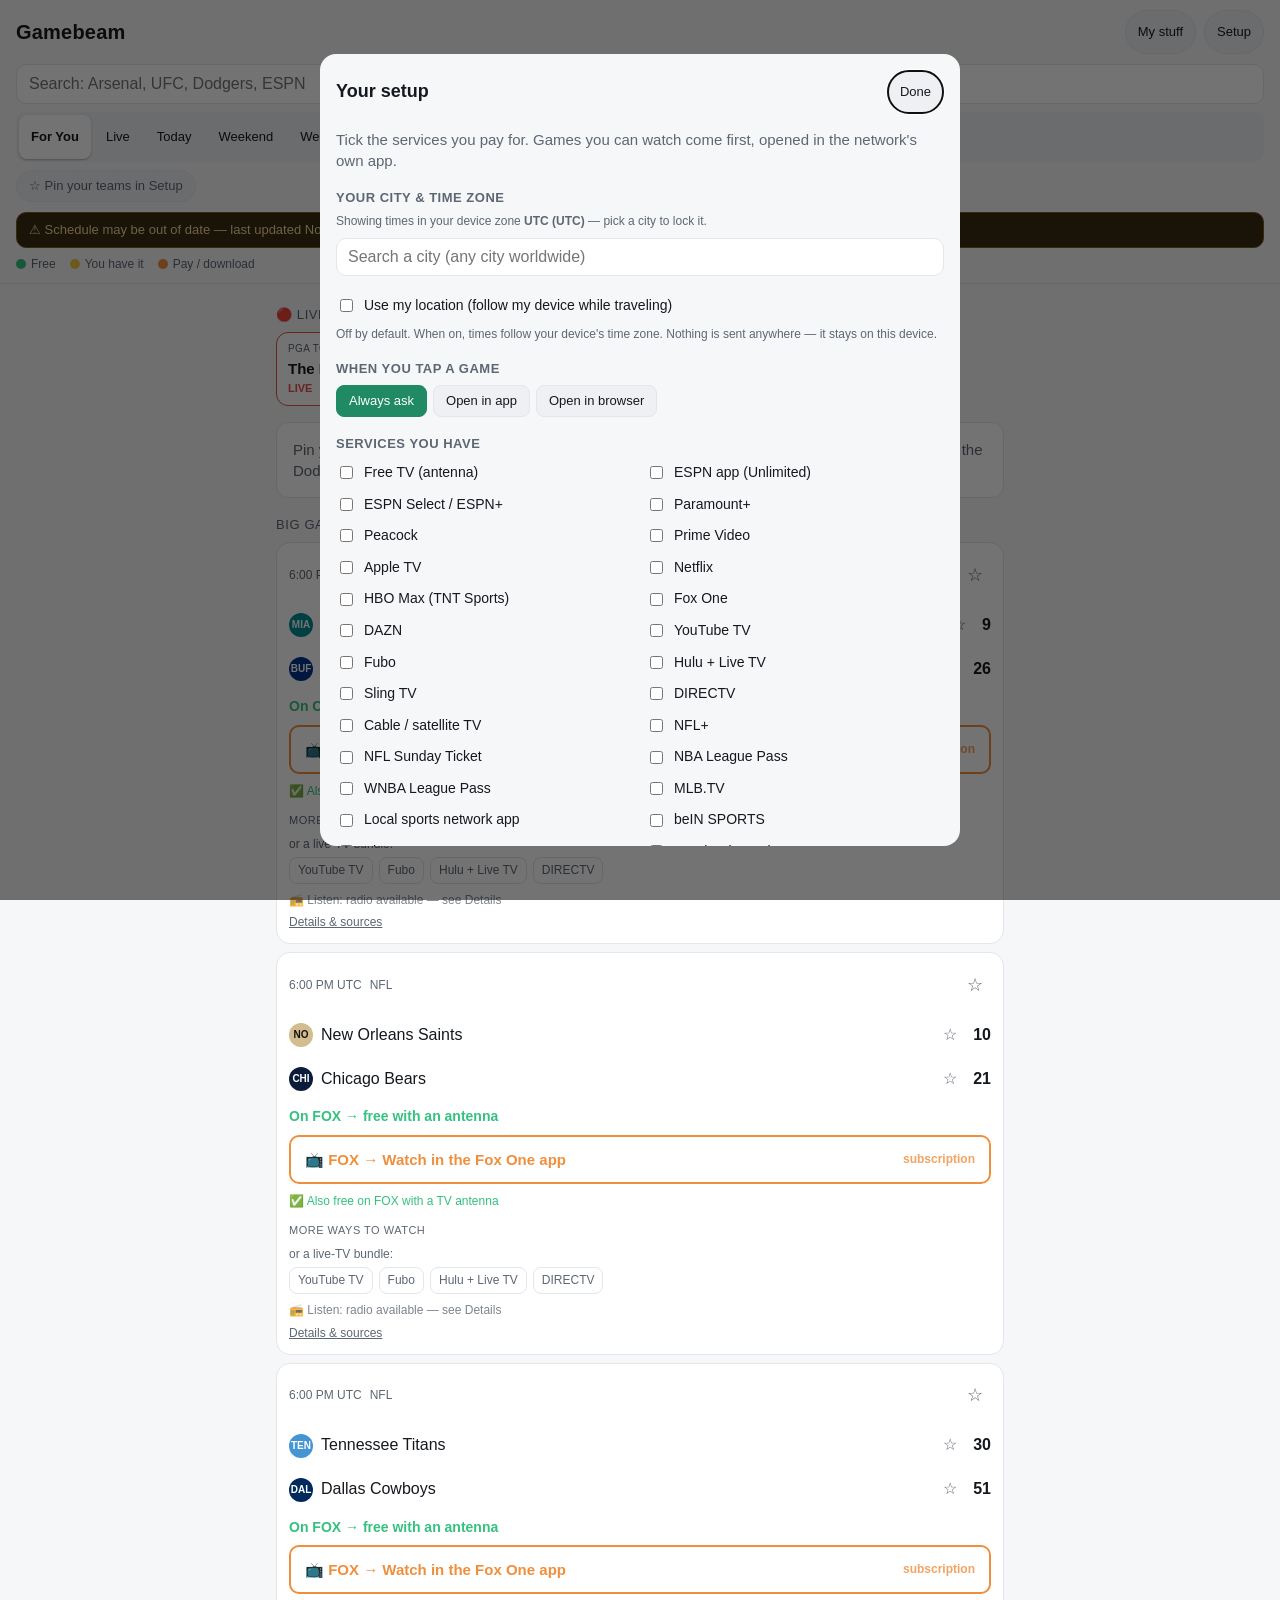
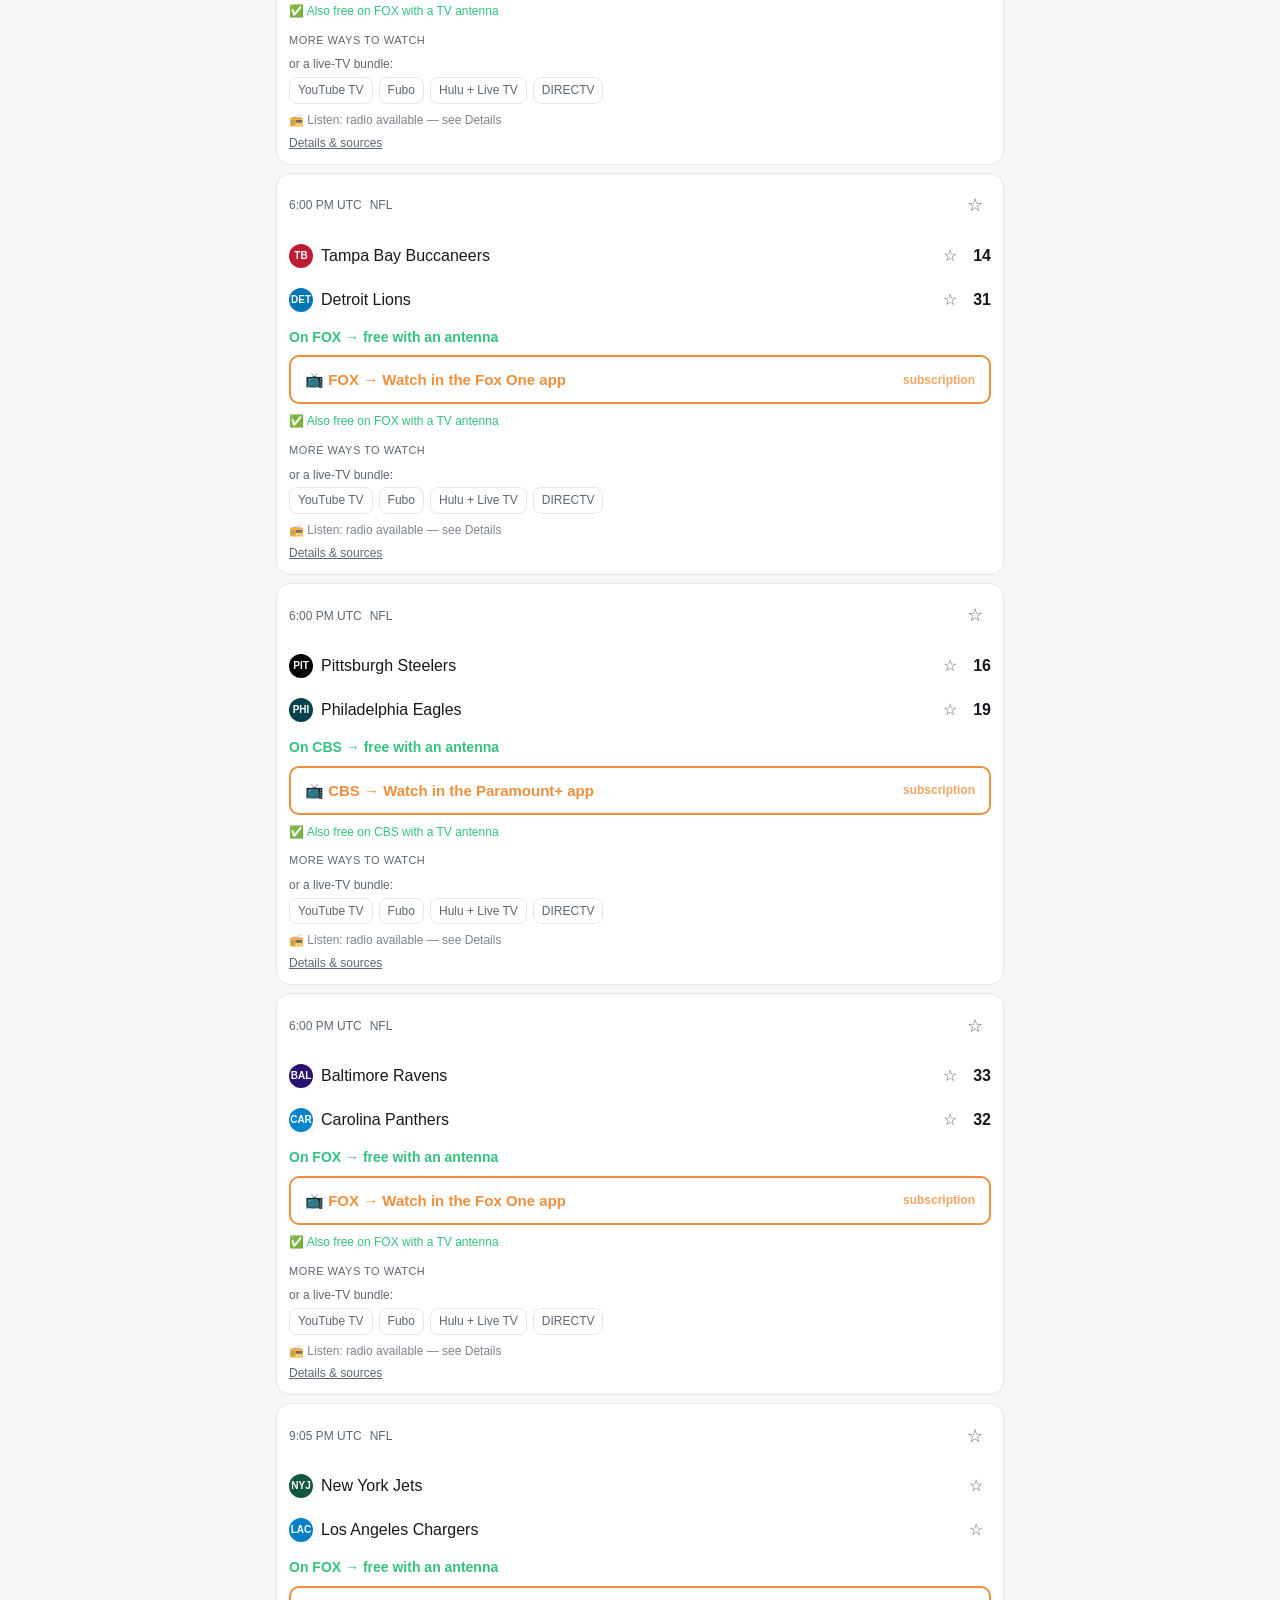
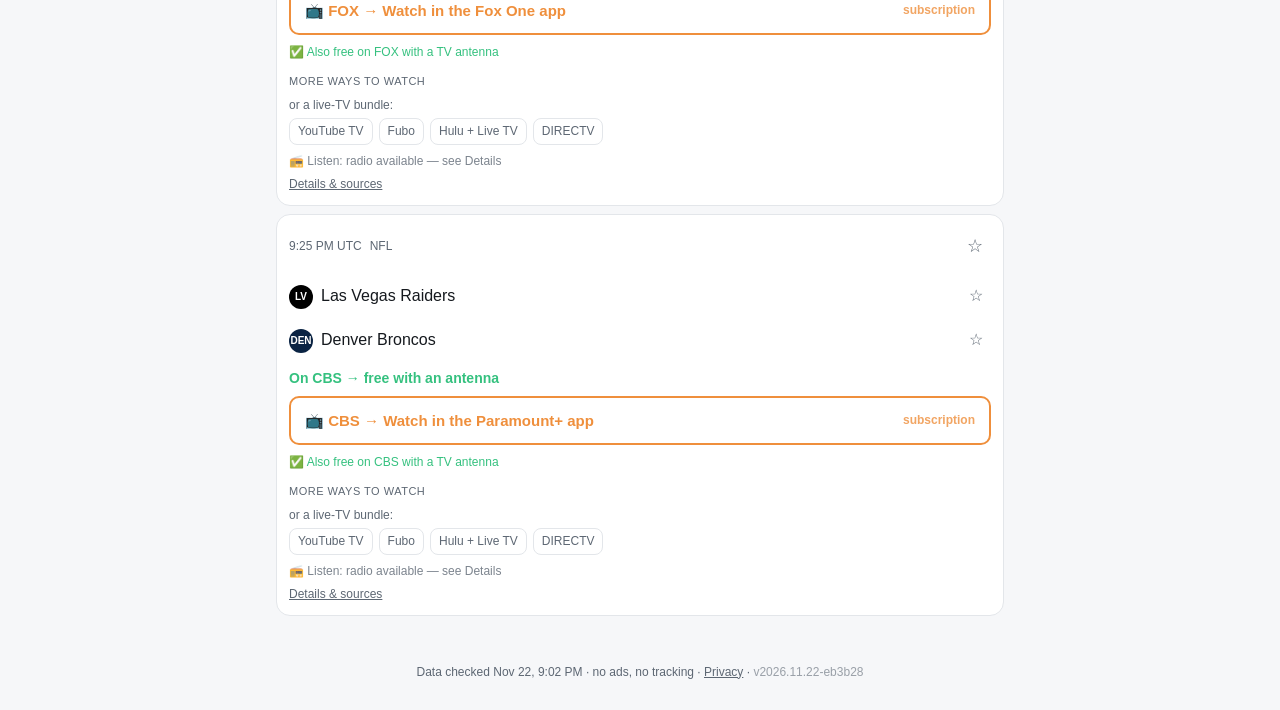
==== index.html @ df18d8fa "site update 2026-11-22 13:06" ====
<!doctype html>
<html lang="en">
<head>
<meta charset="utf-8">
<meta name="robots" content="noindex, nofollow">
<meta name="viewport" content="width=device-width, initial-scale=1, viewport-fit=cover">
<title>Game Finder</title>
<meta name="description" content="Where the game is on: TV, streaming and radio for every sport.">
<meta name="theme-color" content="#0e1116">
<meta name="apple-mobile-web-app-capable" content="yes">
<meta name="apple-mobile-web-app-status-bar-style" content="black-translucent">
<meta name="apple-mobile-web-app-title" content="Game Finder">
<link rel="manifest" href="manifest.json">
<link rel="icon" href="icon.svg" type="image/svg+xml">
<link rel="apple-touch-icon" href="icon.svg">
<link rel="stylesheet" href="app.css?eb3b28b561">
<script src="config.js?eb3b28b561"></script>
</head>
<body>
<header class="top">
  <div class="row">
    <h1 id="appName">Game Finder</h1>
    <button id="mineBtn" class="pill" aria-pressed="false">My stuff</button>
    <button id="setBtn" class="pill">Setup</button>
  </div>
  <input id="q" type="search" aria-label="Search games, teams, leagues or services" placeholder="Search: Arsenal, UFC, Dodgers, ESPN" autocomplete="off">
  <nav id="views" class="seg" role="tablist" aria-label="Game views">
    <button data-v="foryou">For You</button>
    <button data-v="live">Live</button>
    <button data-v="today">Today</button>
    <button data-v="weekend">Weekend</button>
    <button data-v="week">Week</button>
    <button data-v="bets">My Bets</button>
  </nav>
  <div id="favbar" class="chips"></div>
  <div id="tzbanner" hidden></div>
  <div id="stalebanner" hidden></div>
  <div id="groups" class="chips"></div>
  <div class="legend">
    <span class="lgi"><i class="dot green"></i>Free</span>
    <span class="lgi"><i class="dot gold"></i>You have it</span>
    <span class="lgi"><i class="dot orange"></i>Pay / download</span>
  </div>
</header>
<main id="list"></main>
<footer class="foot" id="foot"></footer>

<dialog id="settings">
  <div class="sheet">
    <div class="sheethead"><h2>Your setup</h2><button class="pill" id="doneBtn">Done</button></div>
    <p class="muted" id="welcome" hidden>Tick the services you pay for. Games you can watch come first, opened in the network's own app.</p>
    <h3>Your city &amp; time zone</h3>
    <div class="muted" id="tzCurrent"></div>
    <input id="cityQ" type="search" aria-label="Search for your city" placeholder="Search a city (any city worldwide)" autocomplete="off">
    <div id="cityResults" class="chips wrap"></div>
    <label class="checks" style="display:block"><label style="display:flex;gap:8px;align-items:center;font-size:14px;padding:6px 0"><input type="checkbox" id="useLoc"> <span>Use my location (follow my device while traveling)</span></label></label>
    <div class="muted" id="useLocNote">Off by default. When on, times follow your device's time zone. Nothing is sent anywhere — it stays on this device.</div>
    <h3>When you tap a game</h3>
    <div class="openpick" id="openDefault"></div>
    <div id="openOverrides"></div>
    <h3>Services you have</h3>
    <div id="svcList" class="checks"></div>
    <h3>Follow sports</h3>
    <div id="followGroups" class="chips wrap"></div>
    <h3>Follow leagues</h3>
    <div id="followLeagues" class="chips wrap"></div>
    <h3>Follow teams</h3>
    <input id="teamQ" type="search" aria-label="Find a team to follow" placeholder="Find a team" autocomplete="off">
    <div id="teamResults" class="chips wrap"></div>
    <div id="followTeams" class="chips wrap"></div>
    <h3>Privacy &amp; data</h3>
    <div id="privacyBox" class="muted"></div>
    <button id="resetBtn" class="pill ghost">Reset app &amp; clear my data</button>
  </div>
</dialog>
<script>window.GF_PUBLIC=true;window.GF_VERSION="v2026.11.22-eb3b28";</script>
<script src="rank.js?eb3b28b561"></script>
<script src="live.js?eb3b28b561"></script>
<script src="app.js?eb3b28b561"></script>
</body>
</html>
---- app.css ----
:root {
  --bg: #0e1116; --card: #161b22; --line: #262d36; --text: #e6e9ee; --muted: #8b95a3;
  --accent: #3fb68b; --accent-ink: #062b1d; --warn: #d6a24a; --chip: #1e252e; --live: #e5534b;
  color-scheme: dark;
}
@media (prefers-color-scheme: light) {
  :root { --bg: #f6f7f9; --card: #fff; --line: #e3e6ea; --text: #15191e; --muted: #5d6773;
    --chip: #eef0f3; --accent-ink: #fff; --accent: #1f8a64; color-scheme: light; }
}
* { box-sizing: border-box; }
html, body { margin: 0; background: var(--bg); color: var(--text);
  font: 15px/1.4 -apple-system, BlinkMacSystemFont, "Segoe UI", Roboto, sans-serif; }
button { font: inherit; color: inherit; cursor: pointer; }
.top { position: sticky; top: 0; z-index: 5; background: var(--bg); padding: calc(env(safe-area-inset-top) + 10px) 16px 8px;
  border-bottom: 1px solid var(--line); }
.row { display: flex; align-items: center; gap: 8px; }
h1 { font-size: 20px; margin: 0; flex: 1; letter-spacing: .2px; }
.pill { background: var(--chip); border: 1px solid var(--line); border-radius: 999px; padding: 6px 12px; font-size: 13px; }
.pill[aria-pressed="true"] { background: var(--accent); color: var(--accent-ink); border-color: var(--accent); }
#q { width: 100%; margin: 10px 0 8px; padding: 10px 12px; border-radius: 10px; border: 1px solid var(--line);
  background: var(--card); color: var(--text); font-size: 16px; }
.seg { display: flex; gap: 3px; background: var(--chip); border-radius: 10px; padding: 3px; overflow-x: auto; scrollbar-width: none; }
.seg::-webkit-scrollbar { display: none; }
.seg button { flex: none; border: 0; background: none; padding: 7px 12px; border-radius: 8px; font-size: 13px; white-space: nowrap; }
.seg button.on { background: var(--card); box-shadow: 0 1px 2px rgba(0,0,0,.25); font-weight: 600; }
.chips { display: flex; gap: 6px; overflow-x: auto; padding: 8px 0 2px; scrollbar-width: none; }
.chips::-webkit-scrollbar { display: none; }
.chips.wrap { flex-wrap: wrap; overflow: visible; }
.chip { flex: none; background: var(--chip); border: 1px solid var(--line); border-radius: 999px; padding: 5px 11px; font-size: 13px; }
.chip.on { background: var(--accent); color: var(--accent-ink); border-color: var(--accent); }
main { padding: 4px 16px 40px; max-width: 760px; margin: 0 auto; }
#favbar { padding: 8px 0 2px; }
#favbar:empty { display: none; }
.fav { flex: none; display: inline-flex; align-items: center; gap: 5px; background: var(--chip); border: 1px solid var(--line); border-radius: 999px; padding: 6px 12px; font-size: 13px; }
.fav .fx { color: #f5c542; }
.fav.addfav { color: var(--muted); border-style: dashed; }
.day { margin: 18px 0 6px; font-size: 13px; text-transform: uppercase; letter-spacing: .6px; color: var(--muted); display: flex; align-items: center; gap: 8px; }
.day .sub { font-weight: 400; text-transform: none; letter-spacing: 0; color: var(--muted); font-size: 12px; }
.foryou-empty { background: var(--card); border: 1px solid var(--line); border-radius: 12px; padding: 16px; margin: 10px 0; color: var(--muted); }
.backbar { display: flex; align-items: center; gap: 10px; margin: 8px 0; }
.backbar button { background: var(--chip); border: 1px solid var(--line); border-radius: 8px; padding: 6px 12px; font-size: 14px; }
.backbar .ttl { font-size: 18px; font-weight: 700; flex: 1; }
.star.team { font-size: 16px; }
.card { background: var(--card); border: 1px solid var(--line); border-radius: 14px; padding: 12px; margin: 8px 0; }
.meta { display: flex; gap: 8px; align-items: center; font-size: 12px; color: var(--muted); }
.meta .lg { flex: 1; overflow: hidden; text-overflow: ellipsis; white-space: nowrap; }
.live { color: var(--live); font-weight: 700; }
.star { background: none; border: 0; font-size: 18px; color: var(--muted); padding: 0 2px; }
.star.on { color: #f5c542; }
.teams { margin: 8px 0 6px; }
.t { display: flex; align-items: center; gap: 8px; font-size: 16px; padding: 2px 0; }
.t img { width: 22px; height: 22px; object-fit: contain; }
.t .n { flex: 1; }
.t .s { font-weight: 700; font-variant-numeric: tabular-nums; }
.title { font-size: 16px; font-weight: 600; margin: 8px 0 6px; }
.legend { display: flex; gap: 14px; padding: 8px 0 2px; font-size: 12px; color: var(--muted); }
.lgi { display: inline-flex; align-items: center; gap: 5px; }
.dot { width: 10px; height: 10px; border-radius: 50%; display: inline-block; }
.dot.green { background: #35c17f; } .dot.gold { background: #f5c542; } .dot.orange { background: #ef8f3c; }
.why { font-size: 14px; margin: 6px 0; font-weight: 600; }
.why.c-green { color: #35c17f; } .why.c-gold { color: #f5c542; } .why.c-orange { color: #ef8f3c; } .why.c-none { color: var(--muted); font-weight: 400; }
.opts { display: flex; flex-wrap: wrap; gap: 6px; align-items: center; }
.opt { display: inline-flex; align-items: center; gap: 5px; text-decoration: none; color: var(--text); font-size: 13px;
  border: 1.5px solid var(--line); border-radius: 8px; padding: 5px 9px; background: none; }
.opt.c-green { border-color: #35c17f; color: #35c17f; font-weight: 600; }
.opt.c-gold { background: #f5c542; border-color: #f5c542; color: #3a2e00; font-weight: 700; }
.opt.c-orange { border-color: #ef8f3c; color: #ef8f3c; }
.opt small { opacity: .8; font-weight: 400; }
.opt.c-gold small { color: #3a2e00; }
.opt.unv { border-style: dashed; }
.optdiv { font-size: 11px; color: var(--muted); text-transform: uppercase; letter-spacing: .5px; width: 100%; margin: 4px 0 0; }
.bundlelbl { font-size: 12px; color: var(--muted); width: 100%; margin: 2px 0 -2px; }
.opt.bundle { font-size: 12px; padding: 4px 8px; color: var(--muted); border-color: var(--line); }
/* Primary "how to watch" button — names the exact app; the big variant is the biggest thing on the card. */
.opt.watchmain { font-size: 14px; font-weight: 600; }
.opt.watchmain.big { display: flex; width: 100%; justify-content: space-between; align-items: center; font-size: 15px; font-weight: 700; padding: 12px 14px; border-width: 2px; border-radius: 10px; margin: 2px 0; }
.opt.watchmain.big small { font-size: 12px; font-weight: 600; white-space: nowrap; }
.freenote { font-size: 12px; color: #35c17f; width: 100%; margin: 1px 0 3px; }
.listen { font-size: 12px; color: var(--muted); margin-top: 8px; opacity: .8; }
.listen b { color: var(--text); font-weight: 500; }
.more { background: none; border: 0; color: var(--muted); font-size: 12px; padding: 6px 0 0; text-decoration: underline; }
.detail { border-top: 1px solid var(--line); margin-top: 10px; padding-top: 8px; font-size: 13px; }
.detail h4 { margin: 8px 0 4px; font-size: 12px; text-transform: uppercase; letter-spacing: .5px; color: var(--muted); }
.detail li { margin: 4px 0; }
.detail ul { padding-left: 18px; margin: 0; }
.conf { font-size: 11px; border-radius: 4px; padding: 1px 5px; margin-left: 4px; background: var(--chip); color: var(--muted); }
.conf.confirmed { color: var(--accent); }
.conf.unverified { color: var(--warn); }
.detail a { color: inherit; }
.tc-head { display: flex; gap: 12px; align-items: flex-start; }
.poster { width: 54px; height: 80px; object-fit: cover; border-radius: 6px; flex: none; background: var(--chip); }
.tc-main { flex: 1; min-width: 0; }
.tc-title { font-size: 17px; font-weight: 700; }
.tc-sub { font-size: 12px; color: var(--muted); margin-top: 2px; }
.havemsg { font-size: 15px; margin: 6px 0 14px; line-height: 1.4; }
.betactions { display: flex; gap: 8px; margin: 8px 0; flex-wrap: wrap; }
.betbtn { background: var(--accent); color: var(--accent-ink); border: 1px solid var(--accent); border-radius: 10px; padding: 9px 14px; font-size: 14px; font-weight: 600; text-decoration: none; display: inline-block; }
.betbtn.ghost { background: none; color: var(--text); border-color: var(--line); font-weight: 500; }
.betbtn.sm { padding: 6px 11px; font-size: 13px; }
.bet-card .bet-top { display: flex; align-items: center; gap: 8px; margin-bottom: 6px; }
.bet-book { font-weight: 700; font-size: 14px; }
.bet-src { font-size: 11px; color: var(--muted); background: var(--chip); border-radius: 4px; padding: 1px 6px; }
.bet-market { font-size: 16px; font-weight: 600; }
.bet-pos { display: flex; align-items: baseline; gap: 10px; margin: 4px 0 8px; }
.bet-pick { font-size: 14px; color: var(--muted); }
.bet-now { font-size: 14px; font-weight: 700; }
.bet-now.up { color: #35c17f; } .bet-now.down { color: #ef6a5a; }
.bet-game { display: block; width: 100%; text-align: left; background: var(--chip); border: 1px solid var(--line); border-radius: 10px; padding: 10px 12px; margin-bottom: 8px; }
.bet-game .bg1 { font-size: 14px; font-weight: 600; }
.bet-game .bg2 { font-size: 13px; margin-top: 2px; }
.bet-game .bg2.c-green { color: #35c17f; } .bet-game .bg2.c-gold { color: #f5c542; } .bet-game .bg2.c-orange { color: #ef8f3c; }
.bet-gametext { font-size: 13px; color: var(--muted); margin-bottom: 8px; }
.bet-row { display: flex; gap: 8px; flex-wrap: wrap; margin-top: 6px; }
.yourbets { display: block; width: 100%; text-align: left; background: rgba(53,193,127,.12); border: 1px solid #35c17f55; color: #35c17f; border-radius: 10px; padding: 9px 12px; font-size: 13px; font-weight: 600; margin-top: 8px; }
.betsheet .betfield { display: block; margin: 8px 0; }
.betsheet .betfield span { display: block; font-size: 12px; color: var(--muted); margin-bottom: 3px; }
.betsheet .betfield input { width: 100%; padding: 9px 11px; border-radius: 8px; border: 1px solid var(--line); background: var(--card); color: var(--text); font-size: 15px; }
.betsheet h4 { margin: 14px 0 4px; font-size: 13px; }
.age-h { font-size: 16px; font-weight: 700; margin-bottom: 8px; }
.empty { text-align: center; color: var(--muted); padding: 40px 10px; white-space: pre-line; }
.foot { text-align: center; color: var(--muted); font-size: 12px; padding: 0 16px 30px; }
dialog { border: 0; padding: 0; background: transparent; max-width: 640px; width: 100%; }
dialog::backdrop { background: rgba(0,0,0,.55); }
.sheet { background: var(--bg); color: var(--text); border-radius: 16px; padding: 16px; max-height: 88vh; overflow: auto; }
.sheethead { display: flex; align-items: center; }
.sheethead h2 { flex: 1; margin: 0; font-size: 18px; }
.sheet h3 { font-size: 13px; text-transform: uppercase; letter-spacing: .5px; color: var(--muted); margin: 18px 0 6px; }
.checks { display: grid; grid-template-columns: 1fr 1fr; gap: 4px 12px; }
.checks label { display: flex; gap: 8px; align-items: center; font-size: 14px; padding: 4px 0; }
.checks .sub { grid-column: 1 / -1; font-size: 12px; color: var(--muted); margin-top: 8px; }
#teamQ { width: 100%; padding: 9px 11px; border-radius: 10px; border: 1px solid var(--line); background: var(--card); color: var(--text); font-size: 16px; }
.muted { color: var(--muted); }
.opensheet-bg { position: fixed; inset: 0; background: rgba(0,0,0,.55); display: flex; align-items: flex-end; justify-content: center; z-index: 50; }
.opensheet { background: var(--bg); border: 1px solid var(--line); border-radius: 16px 16px 0 0; width: 100%; max-width: 480px; padding: 18px 16px calc(16px + env(safe-area-inset-bottom)); }
.opensheet h3 { margin: 4px 0 12px; font-size: 17px; }
.openbtn { display: block; width: 100%; text-align: left; background: var(--card); border: 1px solid var(--line); border-radius: 12px; padding: 12px 14px; margin-bottom: 8px; }
.openbtn .ob1 { font-size: 16px; font-weight: 600; } .openbtn .ob2 { font-size: 12px; color: var(--muted); margin-top: 2px; }
.rememberrow { display: flex; align-items: center; gap: 8px; font-size: 14px; padding: 8px 2px; }
.opencancel { display: block; width: 100%; background: none; border: 0; color: var(--muted); padding: 10px; font-size: 15px; }
.openpick { display: flex; gap: 6px; flex-wrap: wrap; margin-top: 4px; }
.openpick button { background: var(--chip); border: 1px solid var(--line); border-radius: 8px; padding: 6px 12px; font-size: 13px; }
.openpick button.on { background: var(--accent); color: var(--accent-ink); border-color: var(--accent); }
.ovr { display: flex; align-items: center; gap: 8px; font-size: 13px; padding: 4px 0; }
.ovr .nm { flex: 1; } .ovr select { background: var(--card); color: var(--text); border: 1px solid var(--line); border-radius: 6px; padding: 4px; }
@media (max-width: 380px) { .checks { grid-template-columns: 1fr; } .seg button { font-size: 12px; } }
.listen .rteam { color: var(--muted); font-size: 11px; }
#tzbanner { display: flex; align-items: center; gap: 8px; flex-wrap: wrap; background: var(--chip); border: 1px solid var(--line); border-radius: 10px; padding: 8px 12px; margin: 8px 0 0; font-size: 13px; }
#tzbanner[hidden] { display: none; }
#stalebanner { background: #3a2a12; border: 1px solid #7a5a1e; color: #f2d79b; border-radius: 10px; padding: 8px 12px; margin: 8px 0 0; font-size: 13px; line-height: 1.35; }
#stalebanner[hidden] { display: none; }
.otherhdr { display: block; width: 100%; text-align: left; background: var(--chip); border: 1px solid var(--line); color: var(--text); border-radius: 10px; padding: 10px 12px; margin: 14px 0 4px; font-size: 14px; font-weight: 600; }
#tzbanner .tzmsg { flex: 1; min-width: 160px; }
.tzbtn { background: var(--accent); color: var(--accent-ink); border: 0; border-radius: 8px; padding: 5px 12px; font-size: 13px; font-weight: 600; }
.tzbtn.ghost { background: none; color: var(--text); border: 1px solid var(--line); font-weight: 500; }
#cityQ { width: 100%; padding: 9px 11px; border-radius: 10px; border: 1px solid var(--line); background: var(--card); color: var(--text); font-size: 16px; margin: 4px 0; }
#tzCurrent, #useLocNote { font-size: 12px; margin: 4px 0; }
.livepill { background: var(--live); color: #fff; font-weight: 800; font-size: 11px; padding: 2px 7px; border-radius: 5px; animation: gfpulse 1.4s infinite; }
@keyframes gfpulse { 0%,100% { opacity: 1; } 50% { opacity: .4; } }
/* Accessibility: honor reduced-motion (no pulsing), and give the main controls a 44px tap target. */
@media (prefers-reduced-motion: reduce) { .livepill { animation: none; } * { scroll-behavior: auto !important; } }
.pill, .seg button { min-height: 44px; display: inline-flex; align-items: center; justify-content: center; }
.star { min-height: 40px; padding: 0 8px; }
.livestate { color: var(--live); font-weight: 600; }
.finalpill { font-weight: 600; }
.badge { width: 24px; height: 24px; border-radius: 50%; display: inline-flex; align-items: center; justify-content: center; font-size: 10px; font-weight: 800; flex: none; }
.livestrip { display: flex; gap: 8px; overflow-x: auto; padding: 2px 0 6px; scrollbar-width: none; }
.livestrip::-webkit-scrollbar { display: none; }
.livecard { flex: none; min-width: 128px; text-align: left; background: var(--card); border: 1px solid var(--live); border-radius: 12px; padding: 9px 11px; }
.lc-lg { font-size: 10px; color: var(--muted); text-transform: uppercase; letter-spacing: .4px; display: block; }
.lc-score { font-size: 15px; font-weight: 700; margin: 2px 0; font-variant-numeric: tabular-nums; display: block; }
.lc-state { font-size: 11px; color: var(--live); font-weight: 600; display: block; }
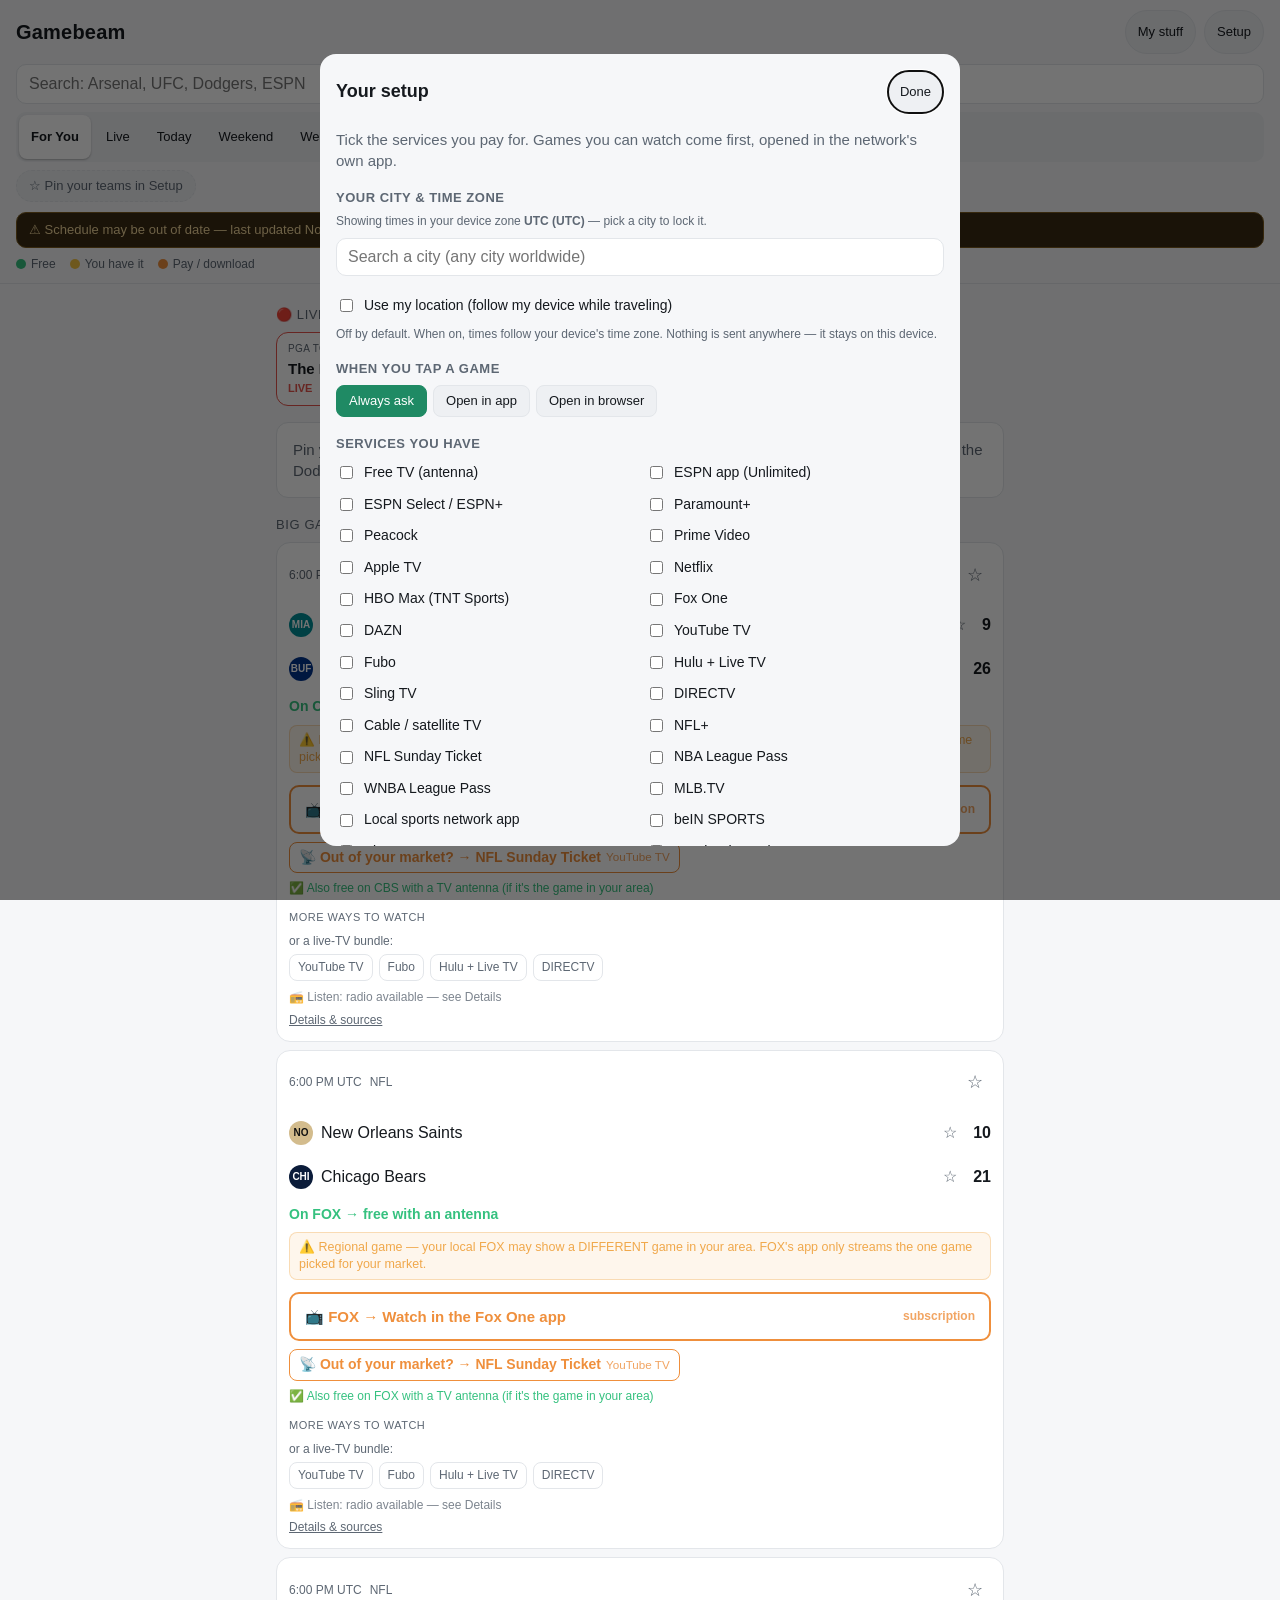
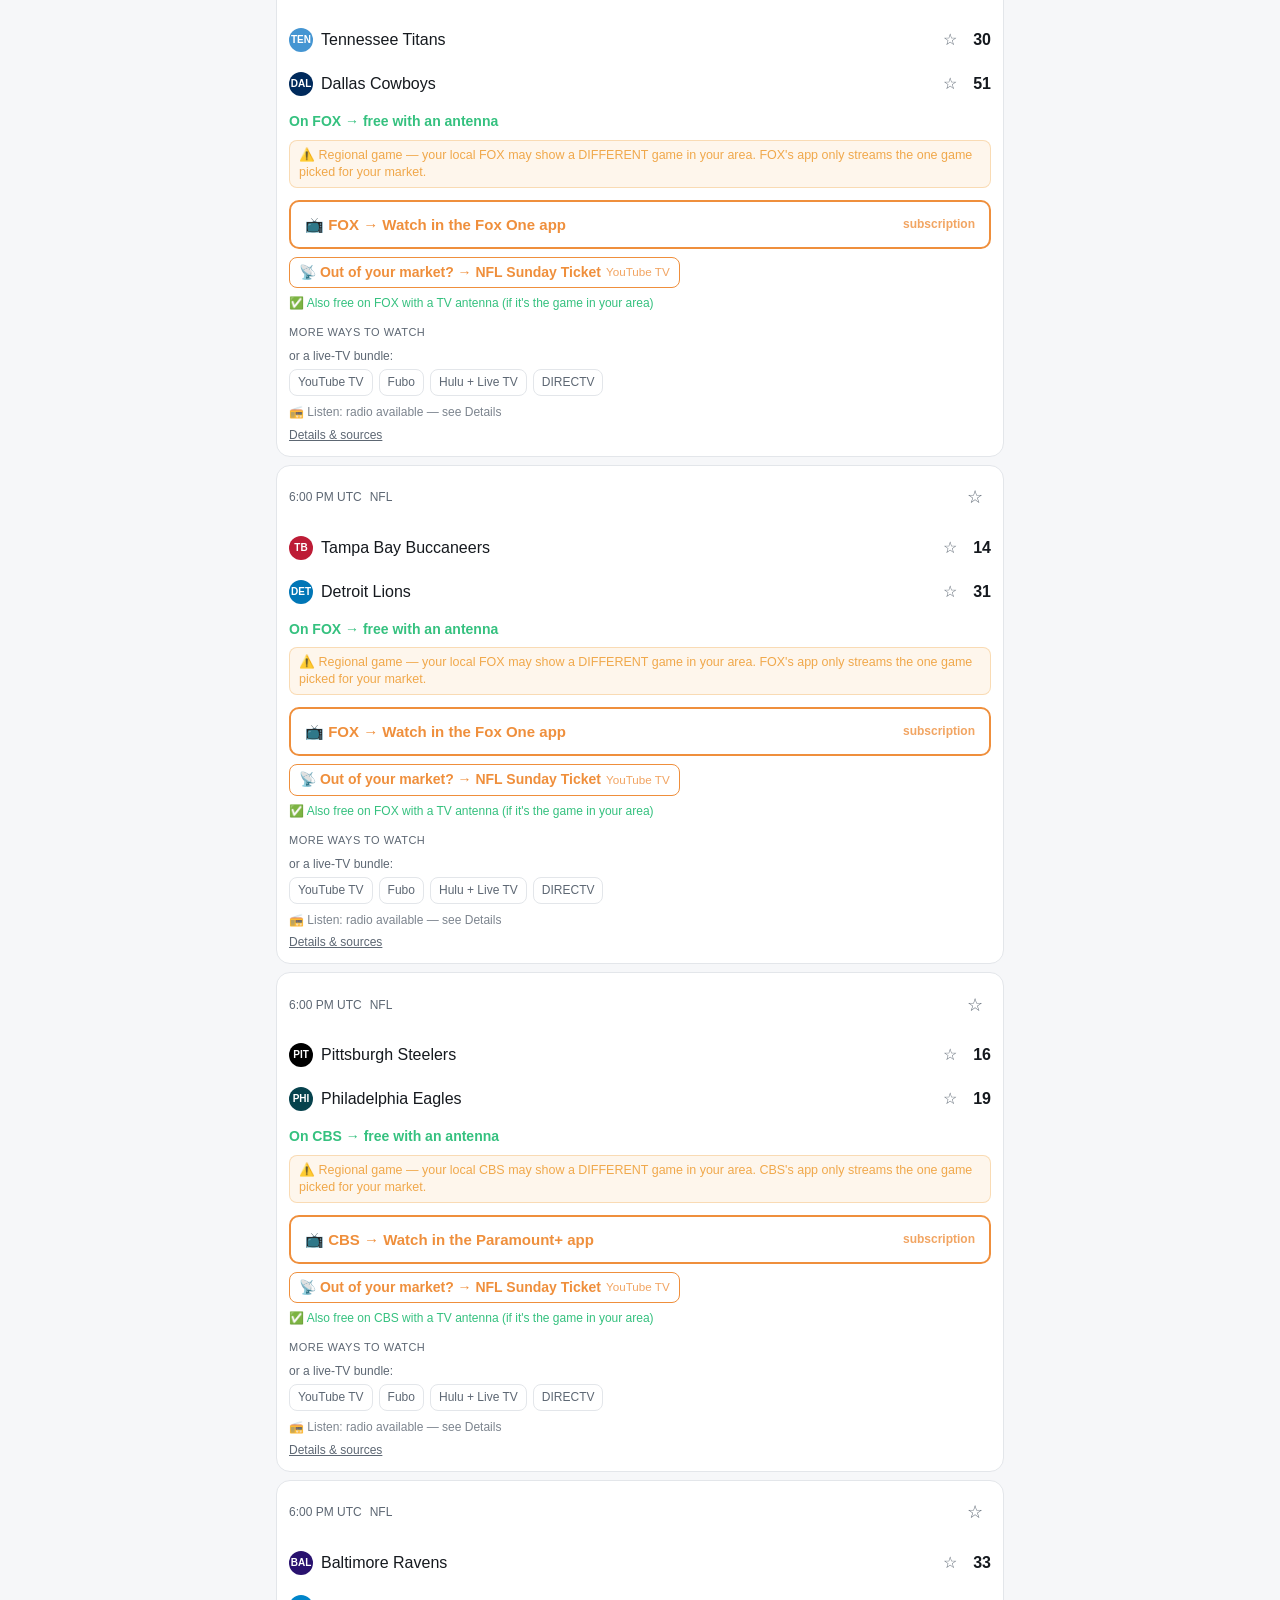
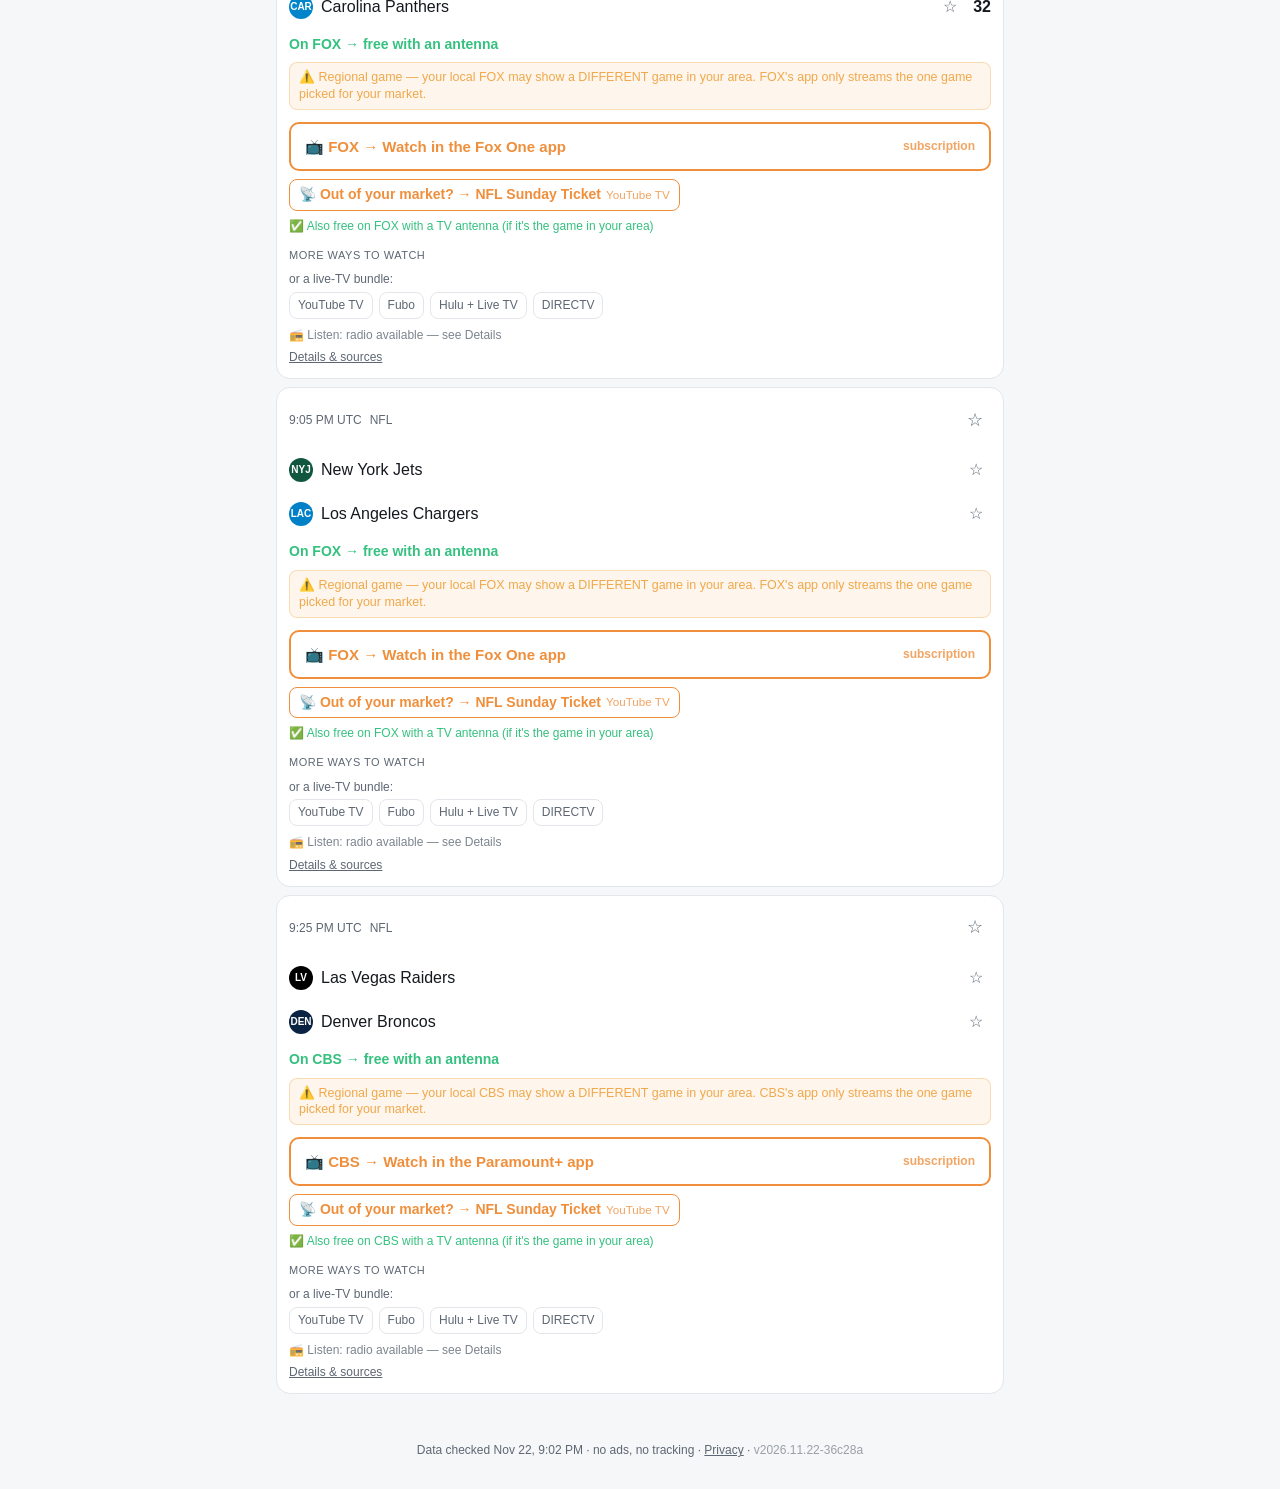
==== commit 36813b40: "site update 2026-11-22 13:13" ====
--- a/index.html
+++ b/index.html
@@ -13,8 +13,8 @@
 <link rel="manifest" href="manifest.json">
 <link rel="icon" href="icon.svg" type="image/svg+xml">
 <link rel="apple-touch-icon" href="icon.svg">
-<link rel="stylesheet" href="app.css?eb3b28b561">
-<script src="config.js?eb3b28b561"></script>
+<link rel="stylesheet" href="app.css?36c28ae943">
+<script src="config.js?36c28ae943"></script>
 </head>
 <body>
 <header class="top">
@@ -73,9 +73,9 @@
     <button id="resetBtn" class="pill ghost">Reset app &amp; clear my data</button>
   </div>
 </dialog>
-<script>window.GF_PUBLIC=true;window.GF_VERSION="v2026.11.22-eb3b28";</script>
-<script src="rank.js?eb3b28b561"></script>
-<script src="live.js?eb3b28b561"></script>
-<script src="app.js?eb3b28b561"></script>
+<script>window.GF_PUBLIC=true;window.GF_VERSION="v2026.11.22-36c28a";</script>
+<script src="rank.js?36c28ae943"></script>
+<script src="live.js?36c28ae943"></script>
+<script src="app.js?36c28ae943"></script>
 </body>
 </html>
--- a/app.css
+++ b/app.css
@@ -76,6 +76,7 @@
 .opt.watchmain.big { display: flex; width: 100%; justify-content: space-between; align-items: center; font-size: 15px; font-weight: 700; padding: 12px 14px; border-width: 2px; border-radius: 10px; margin: 2px 0; }
 .opt.watchmain.big small { font-size: 12px; font-weight: 600; white-space: nowrap; }
 .freenote { font-size: 12px; color: #35c17f; width: 100%; margin: 1px 0 3px; }
+.warnline { font-size: 12.5px; color: #f0a84b; background: rgba(240,168,75,.1); border: 1px solid rgba(240,168,75,.35); border-radius: 8px; padding: 6px 9px; width: 100%; margin: 2px 0 4px; line-height: 1.35; }
 .listen { font-size: 12px; color: var(--muted); margin-top: 8px; opacity: .8; }
 .listen b { color: var(--text); font-weight: 500; }
 .more { background: none; border: 0; color: var(--muted); font-size: 12px; padding: 6px 0 0; text-decoration: underline; }
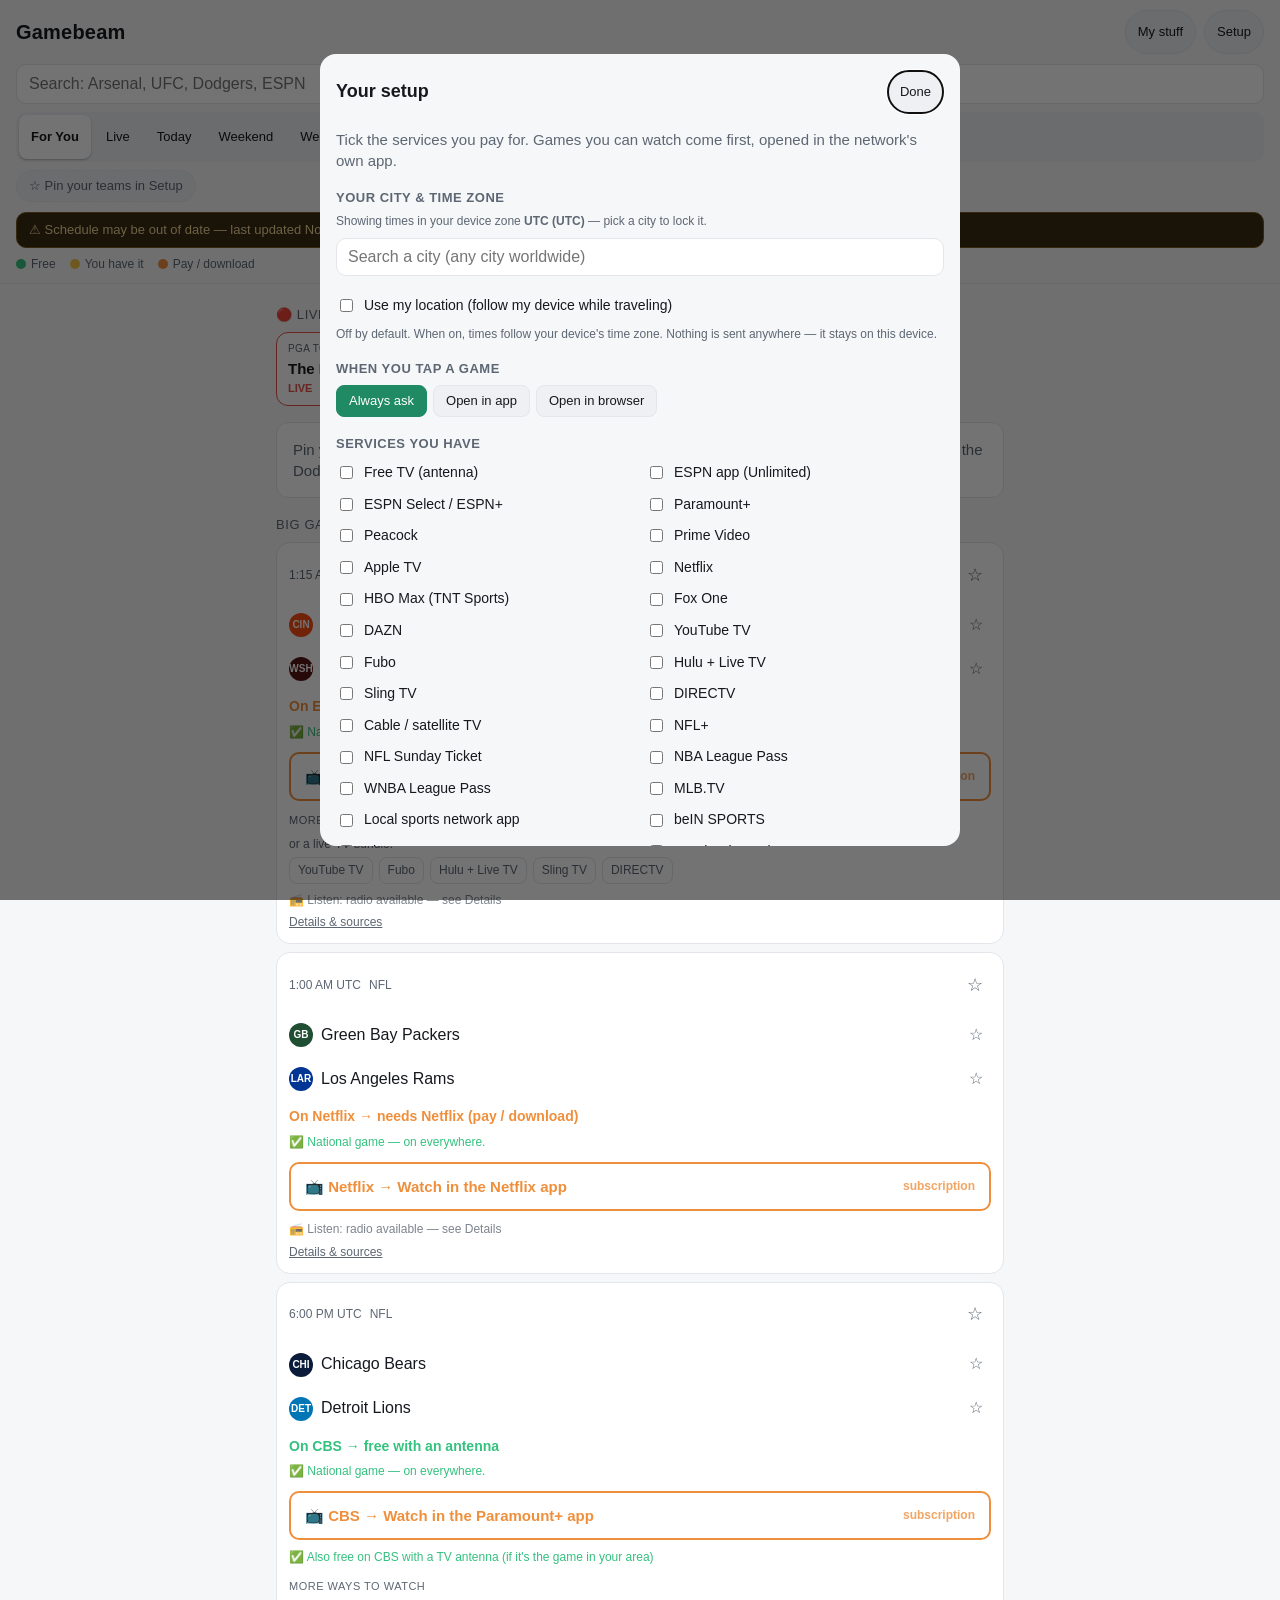
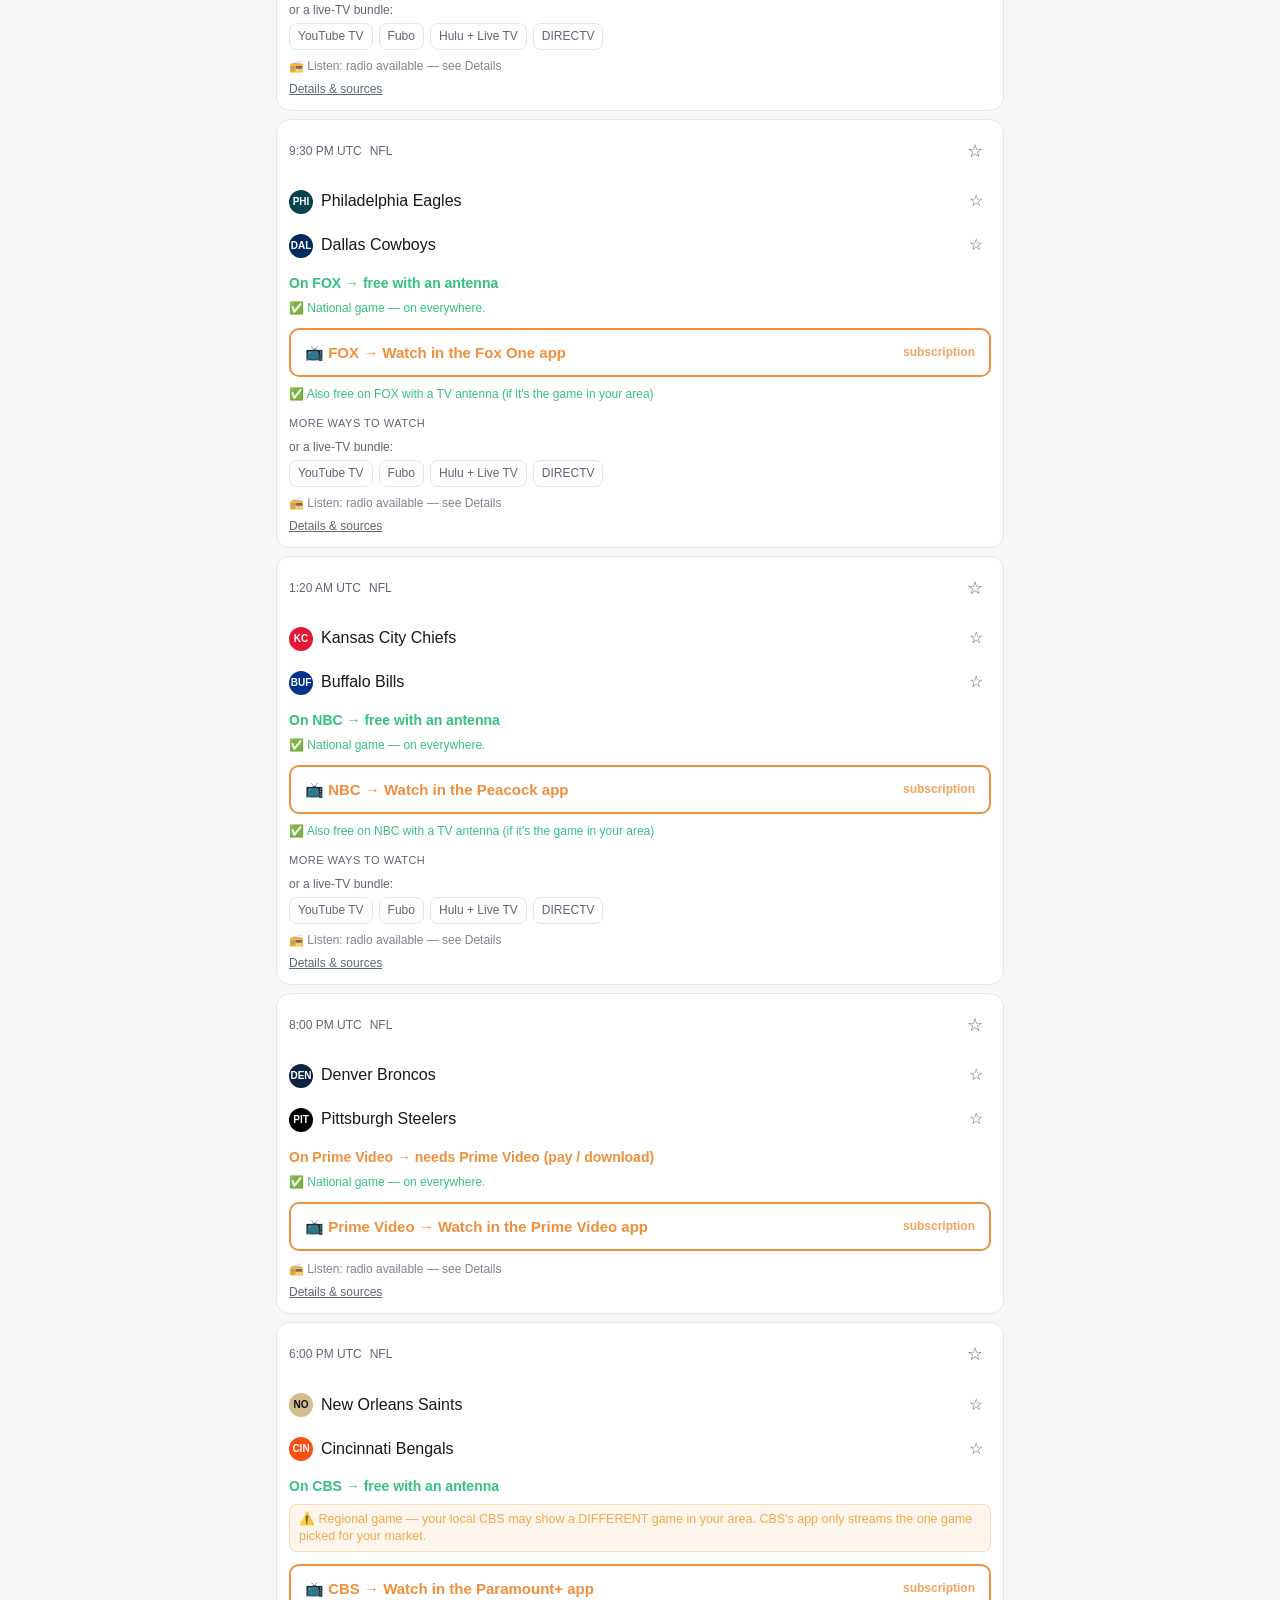
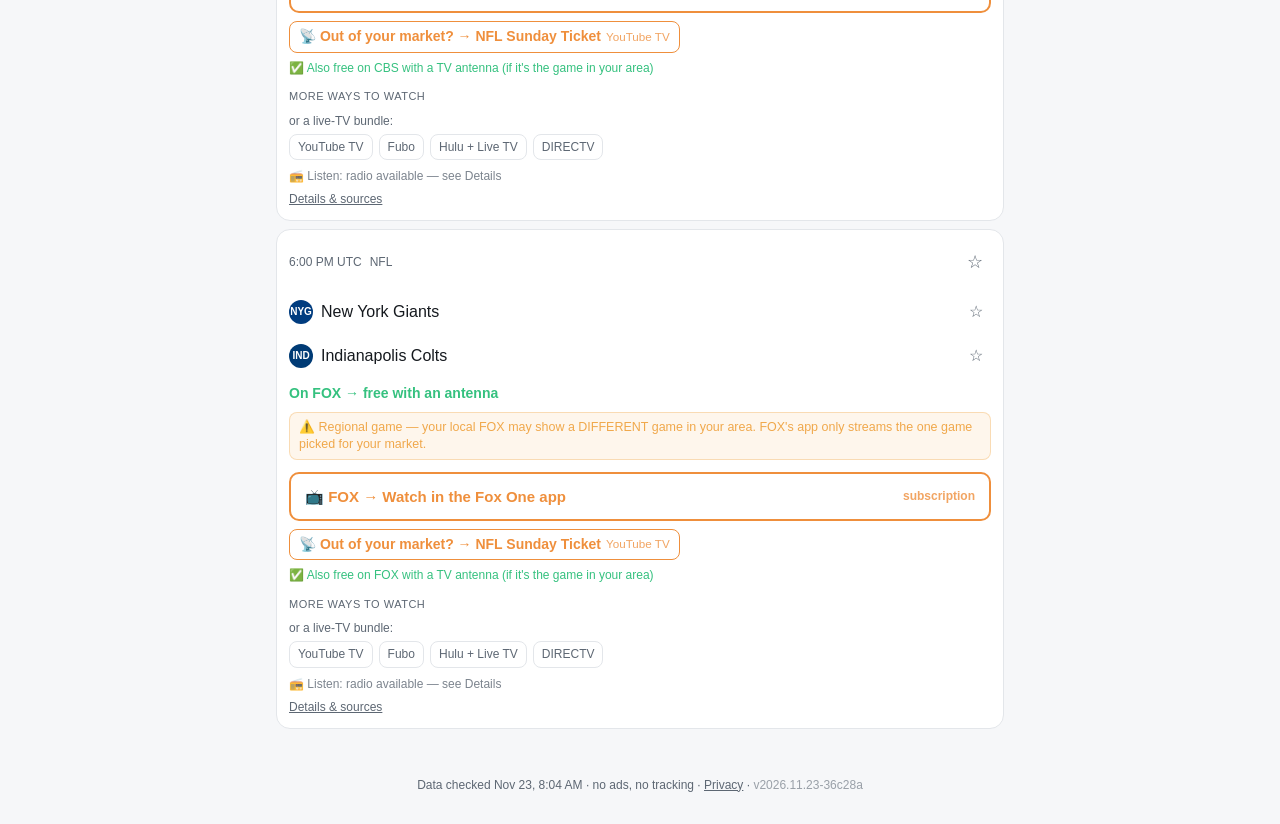
==== commit ca3ecbc1: "site update 2026-11-23 00:04" ====
--- a/index.html
+++ b/index.html
@@ -73,7 +73,7 @@
     <button id="resetBtn" class="pill ghost">Reset app &amp; clear my data</button>
   </div>
 </dialog>
-<script>window.GF_PUBLIC=true;window.GF_VERSION="v2026.11.22-36c28a";</script>
+<script>window.GF_PUBLIC=true;window.GF_VERSION="v2026.11.23-36c28a";</script>
 <script src="rank.js?36c28ae943"></script>
 <script src="live.js?36c28ae943"></script>
 <script src="app.js?36c28ae943"></script>
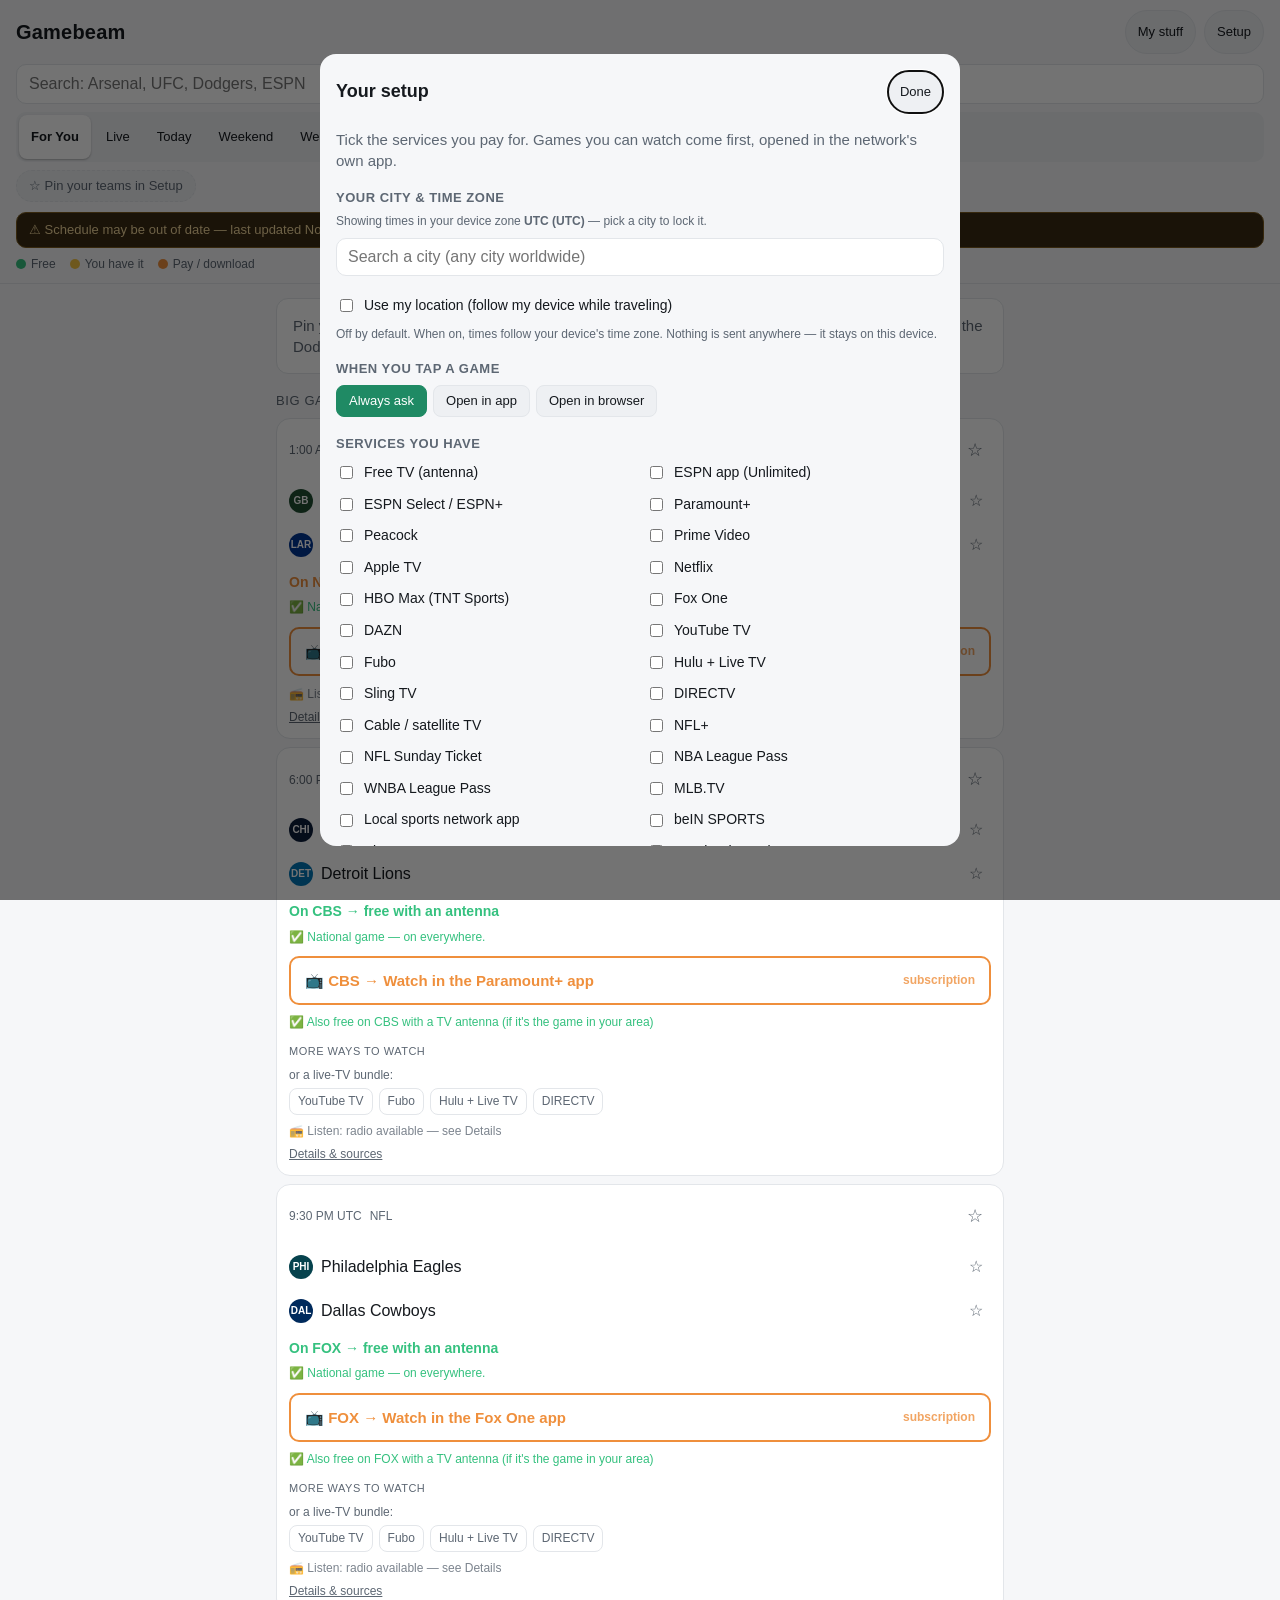
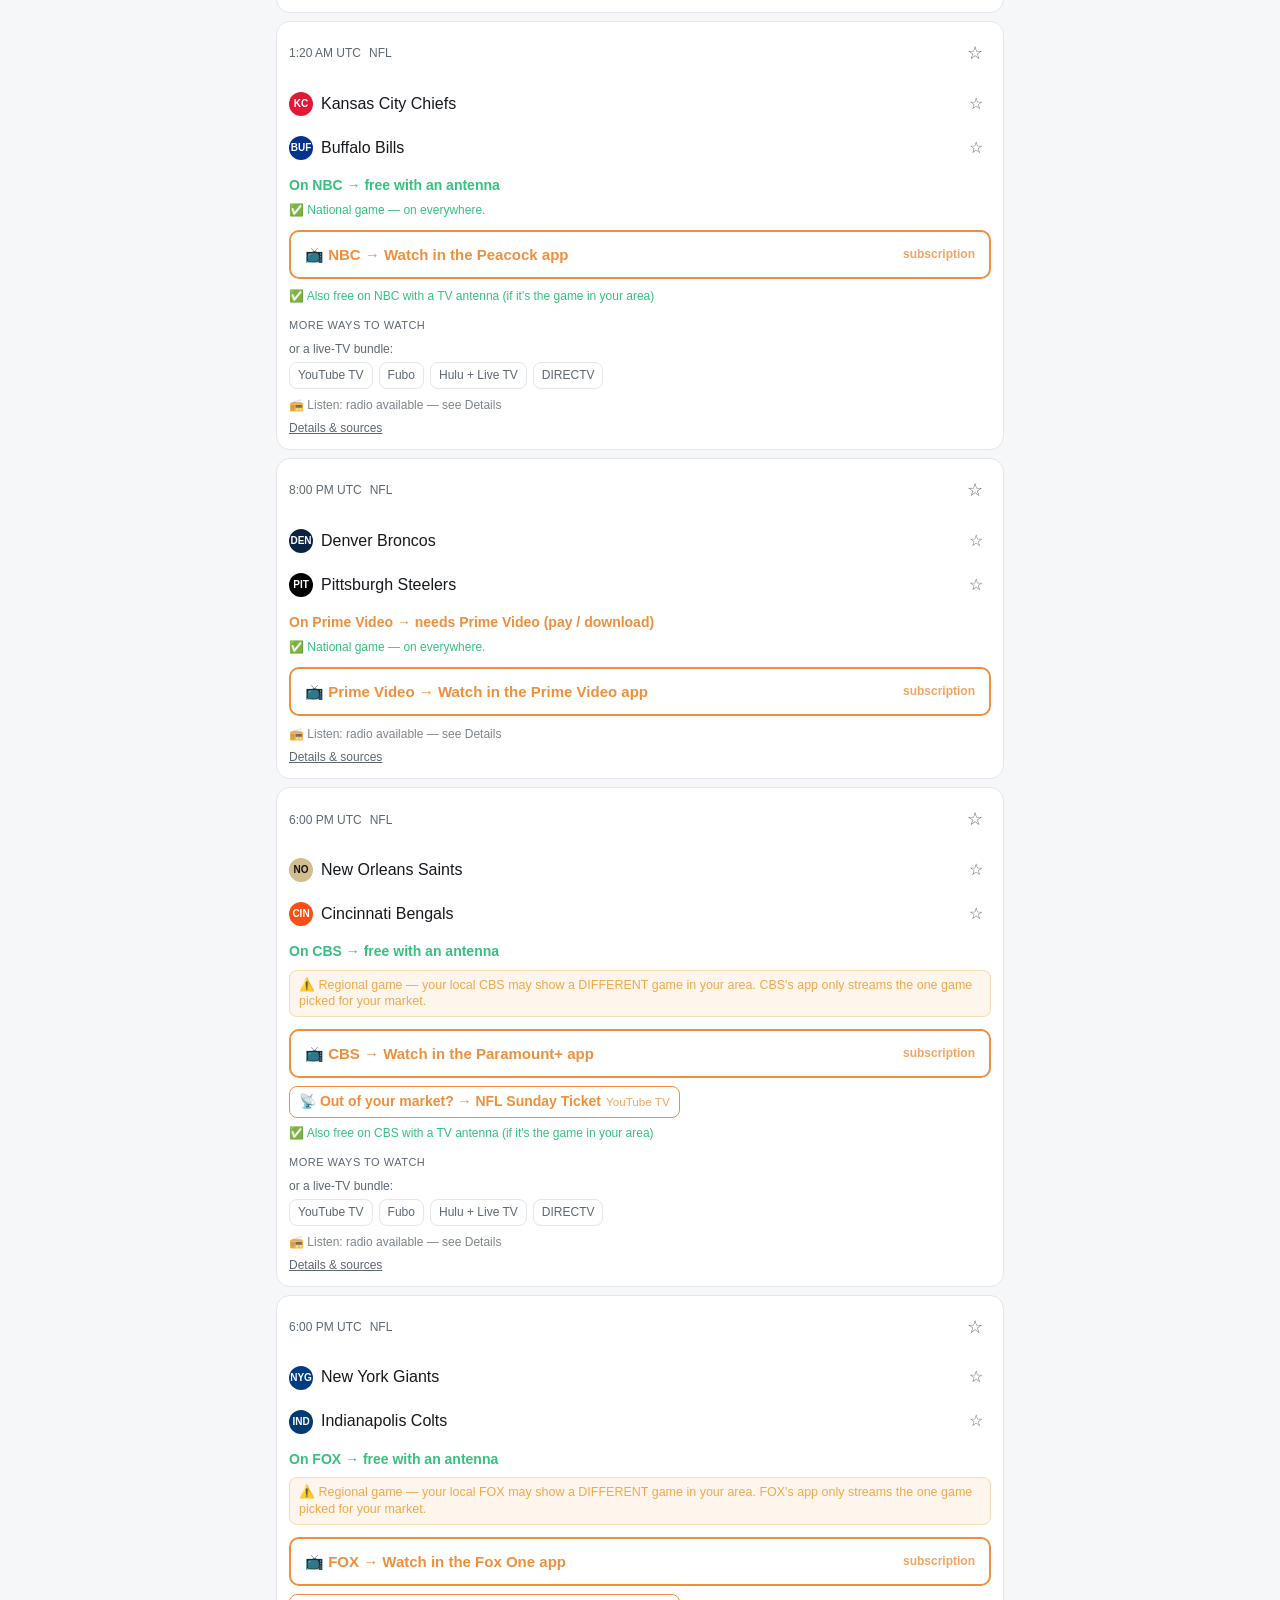
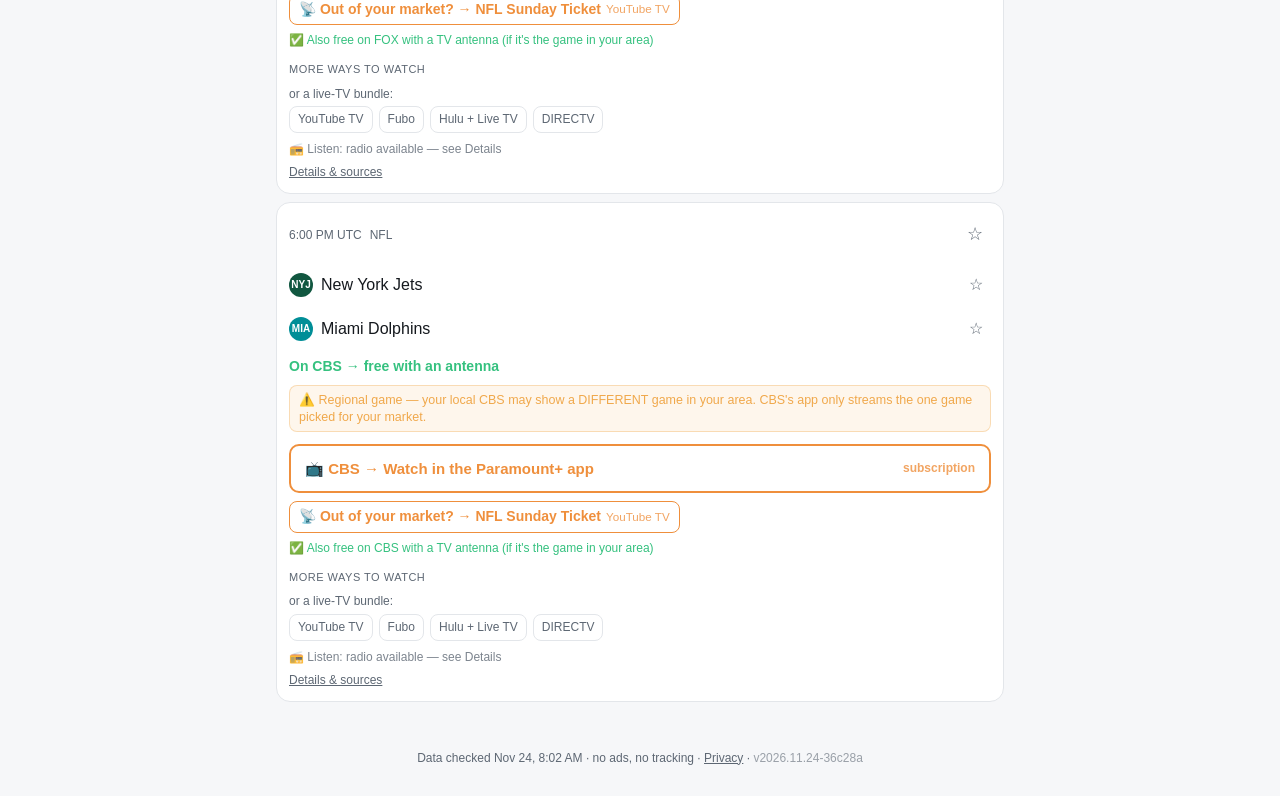
==== commit 14bc40e7: "site update 2026-11-24 00:04" ====
--- a/index.html
+++ b/index.html
@@ -73,7 +73,7 @@
     <button id="resetBtn" class="pill ghost">Reset app &amp; clear my data</button>
   </div>
 </dialog>
-<script>window.GF_PUBLIC=true;window.GF_VERSION="v2026.11.23-36c28a";</script>
+<script>window.GF_PUBLIC=true;window.GF_VERSION="v2026.11.24-36c28a";</script>
 <script src="rank.js?36c28ae943"></script>
 <script src="live.js?36c28ae943"></script>
 <script src="app.js?36c28ae943"></script>
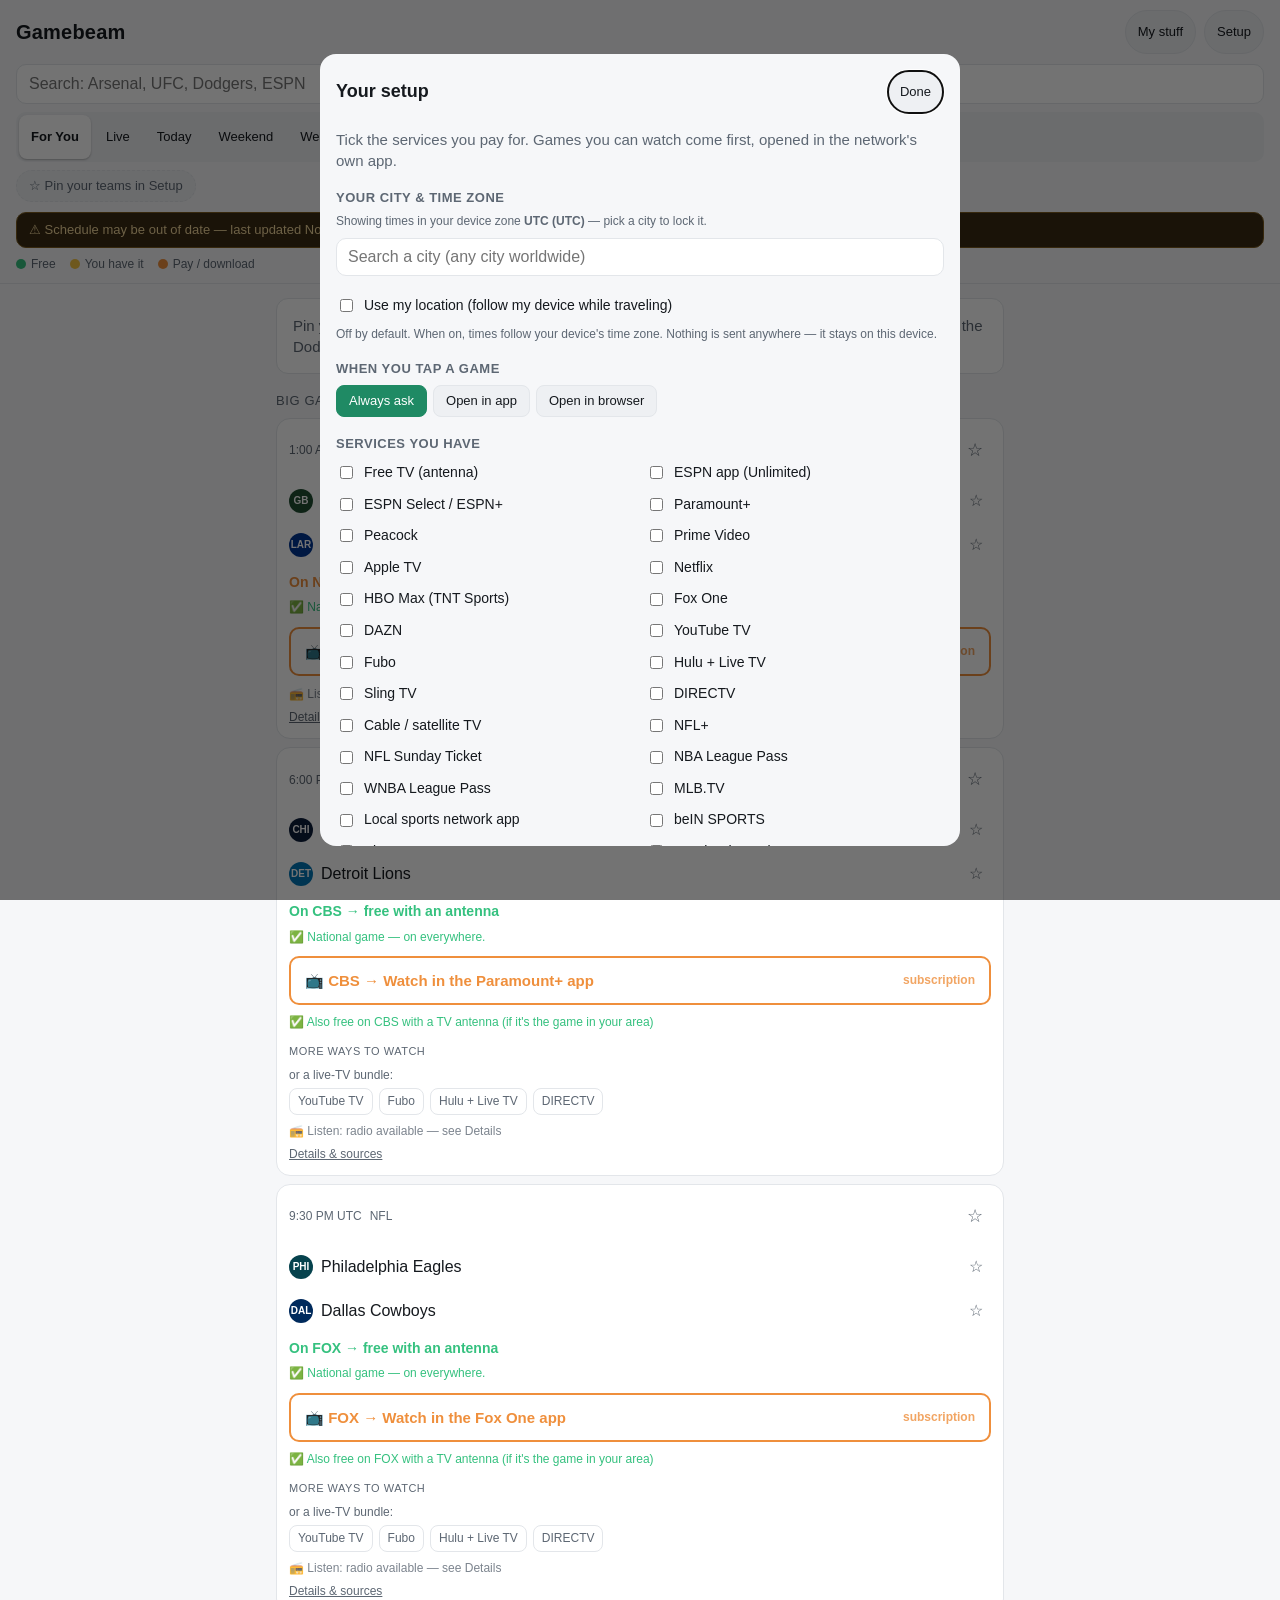
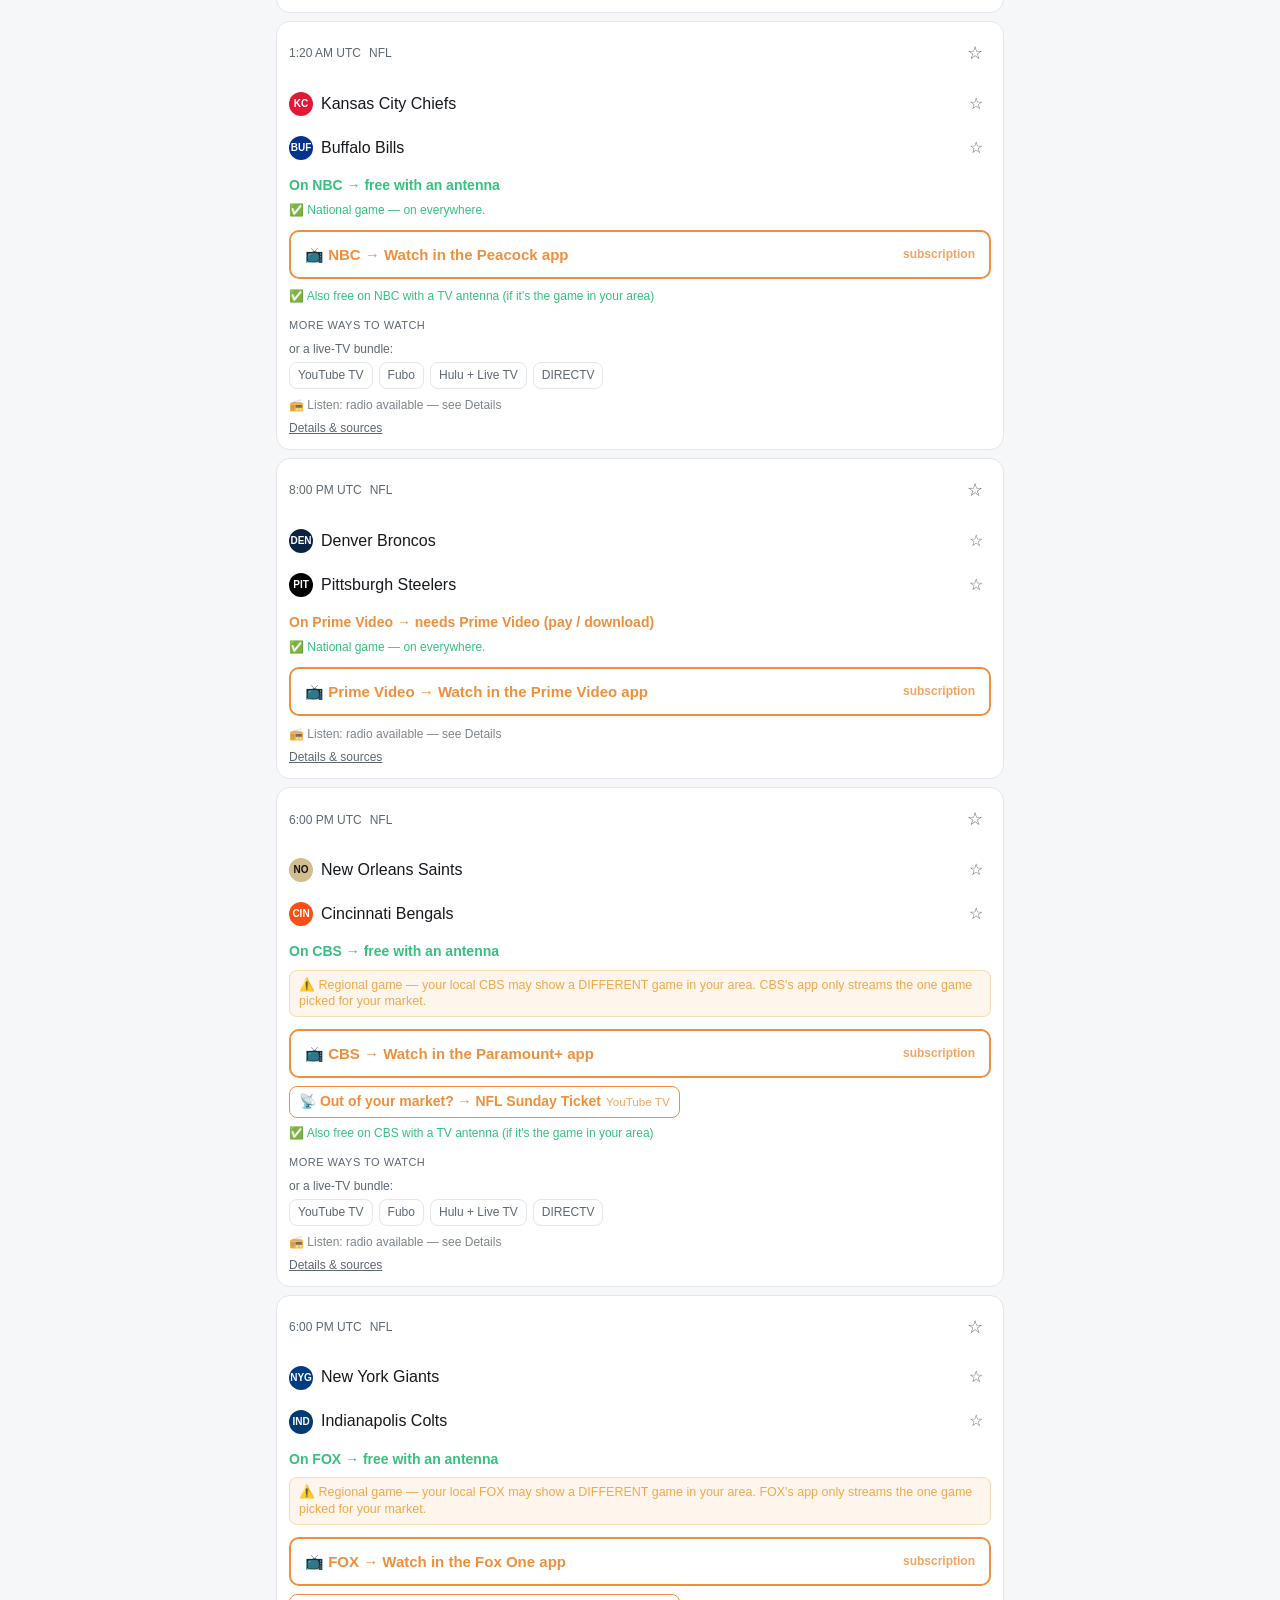
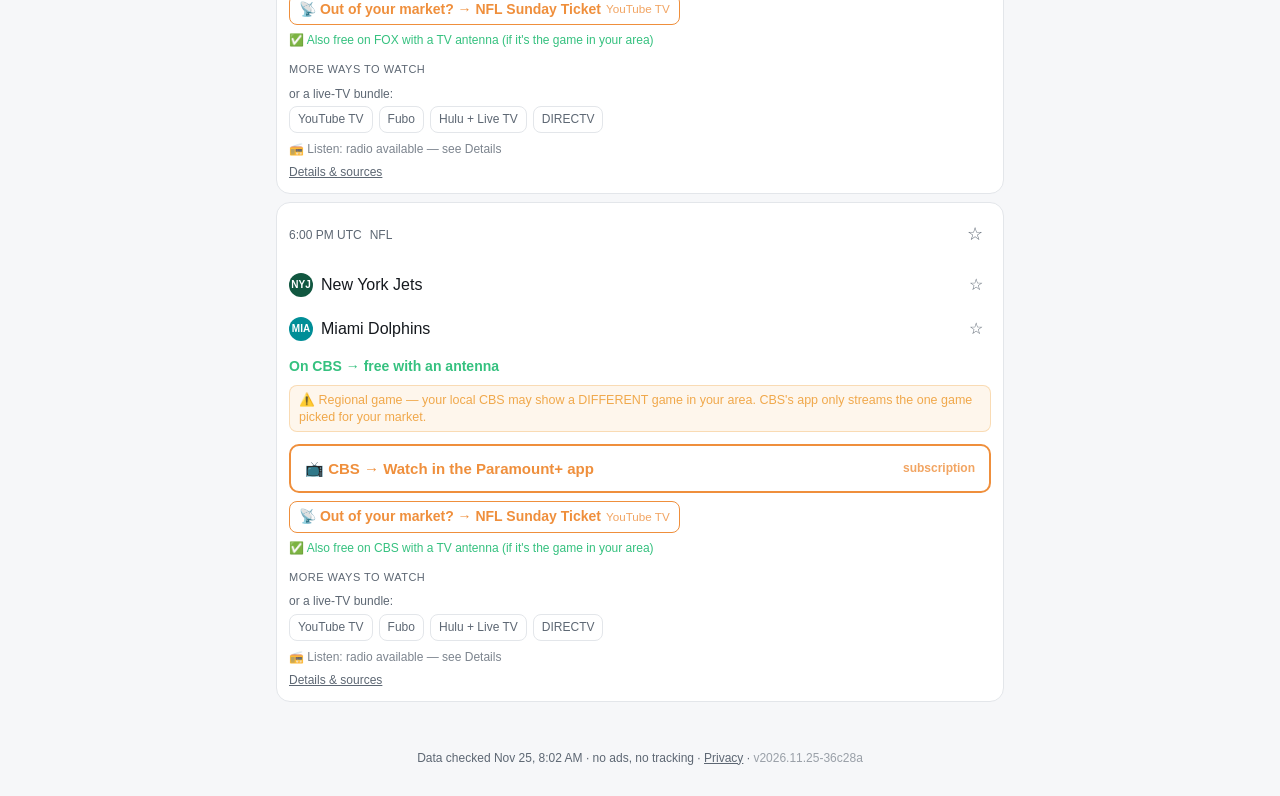
==== commit 7daeae7c: "site update 2026-11-25 00:04" ====
--- a/index.html
+++ b/index.html
@@ -73,7 +73,7 @@
     <button id="resetBtn" class="pill ghost">Reset app &amp; clear my data</button>
   </div>
 </dialog>
-<script>window.GF_PUBLIC=true;window.GF_VERSION="v2026.11.24-36c28a";</script>
+<script>window.GF_PUBLIC=true;window.GF_VERSION="v2026.11.25-36c28a";</script>
 <script src="rank.js?36c28ae943"></script>
 <script src="live.js?36c28ae943"></script>
 <script src="app.js?36c28ae943"></script>
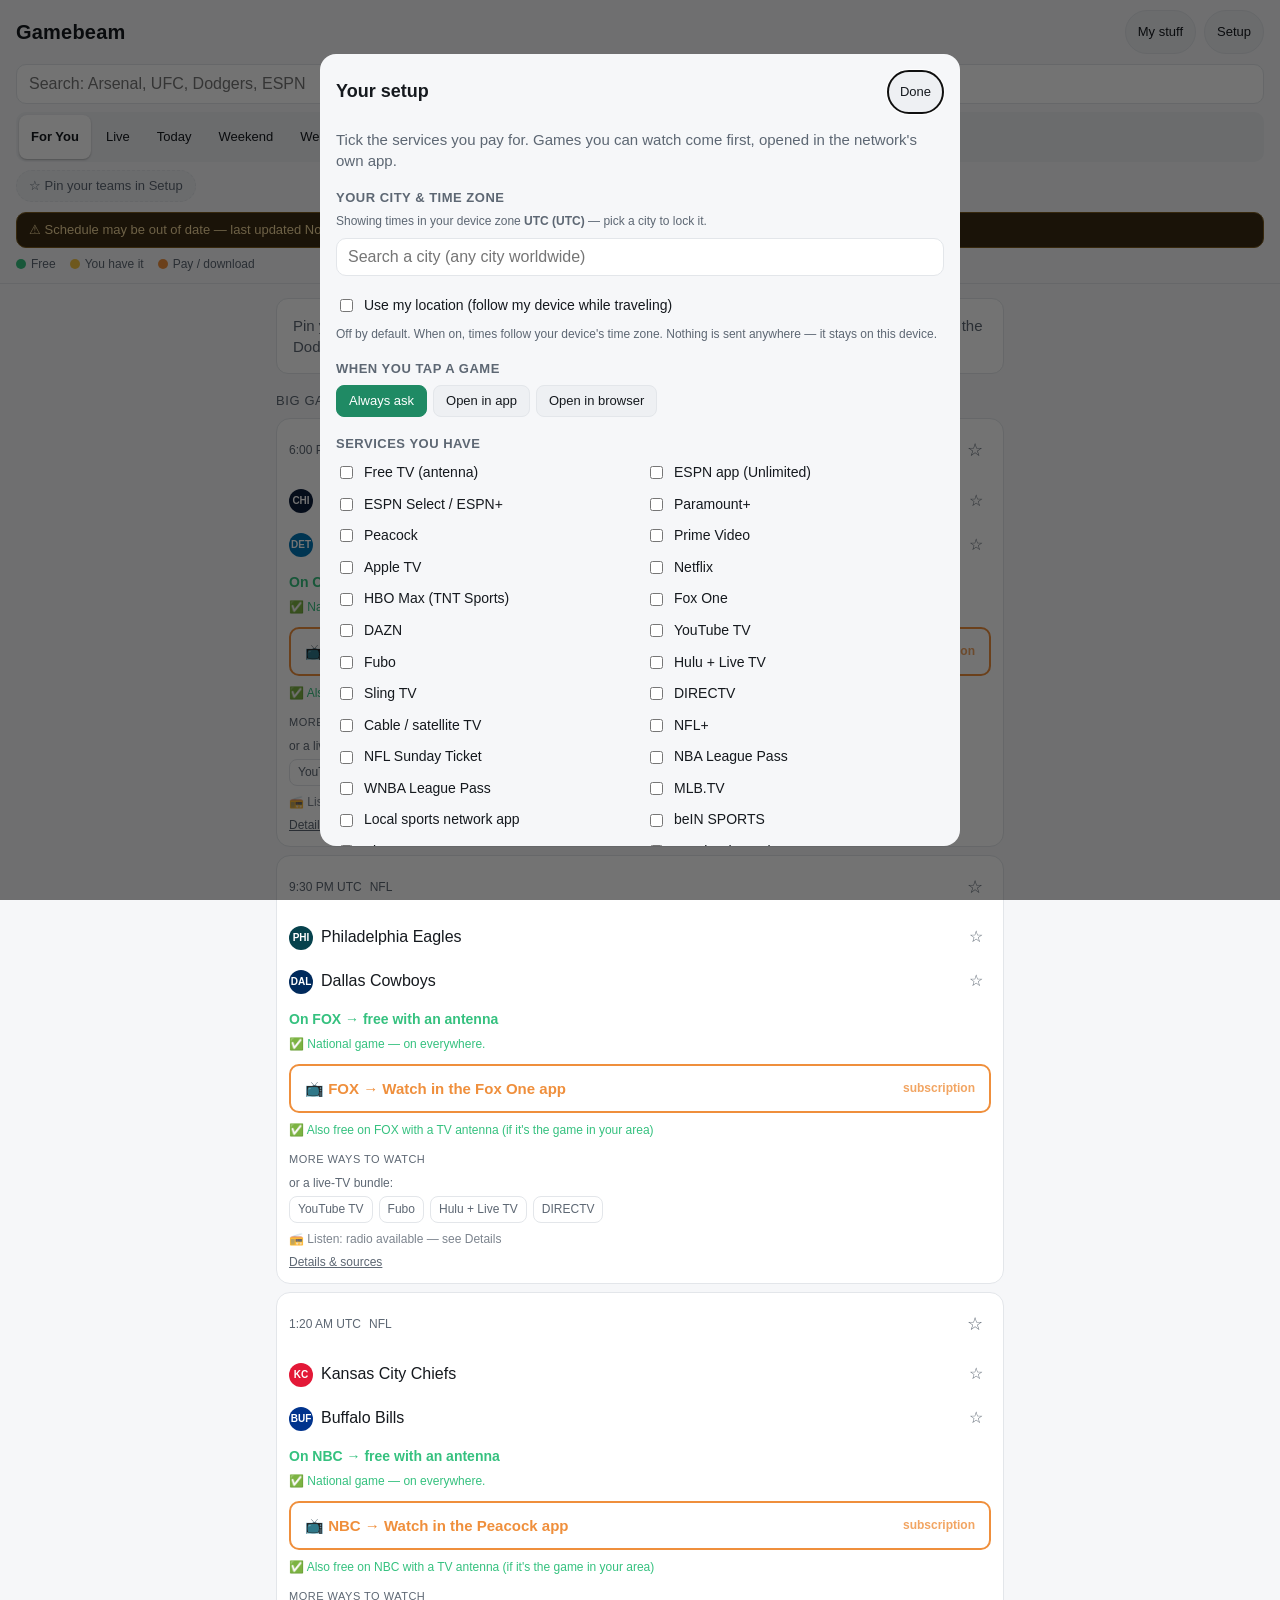
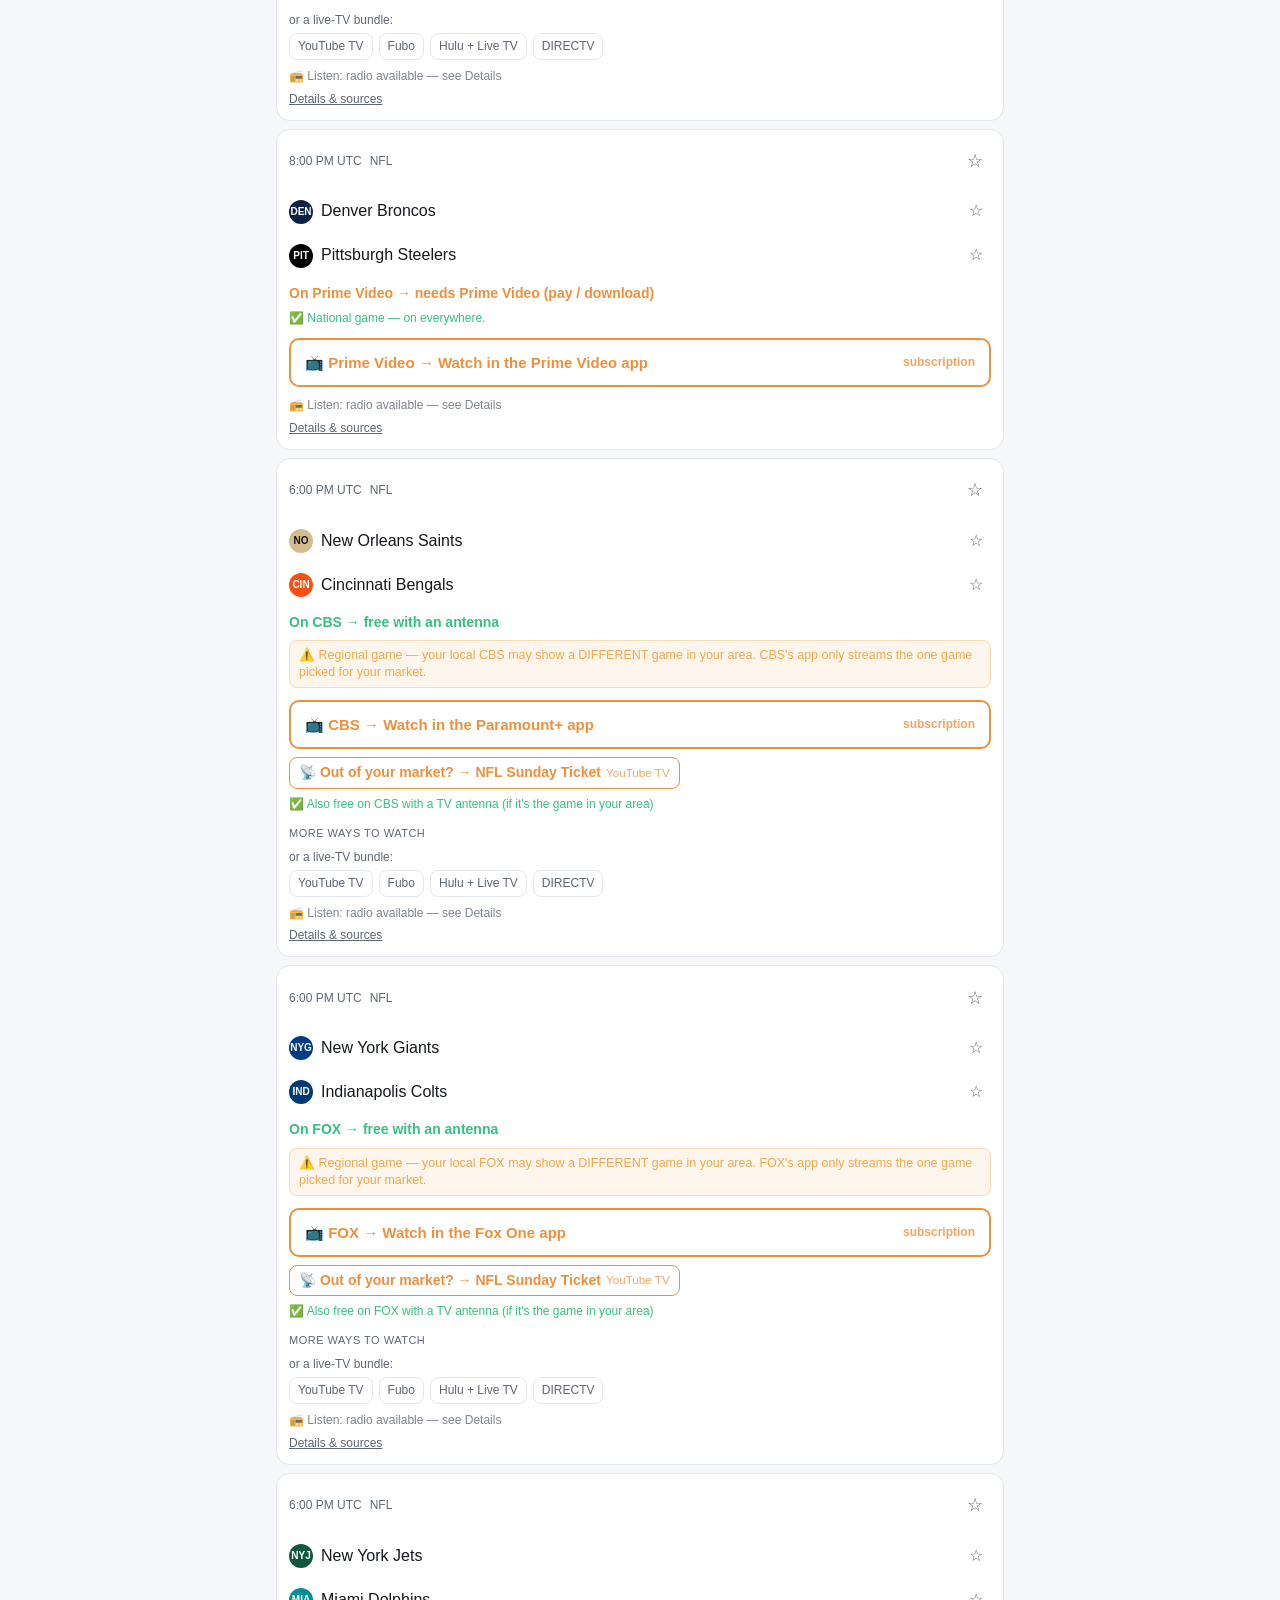
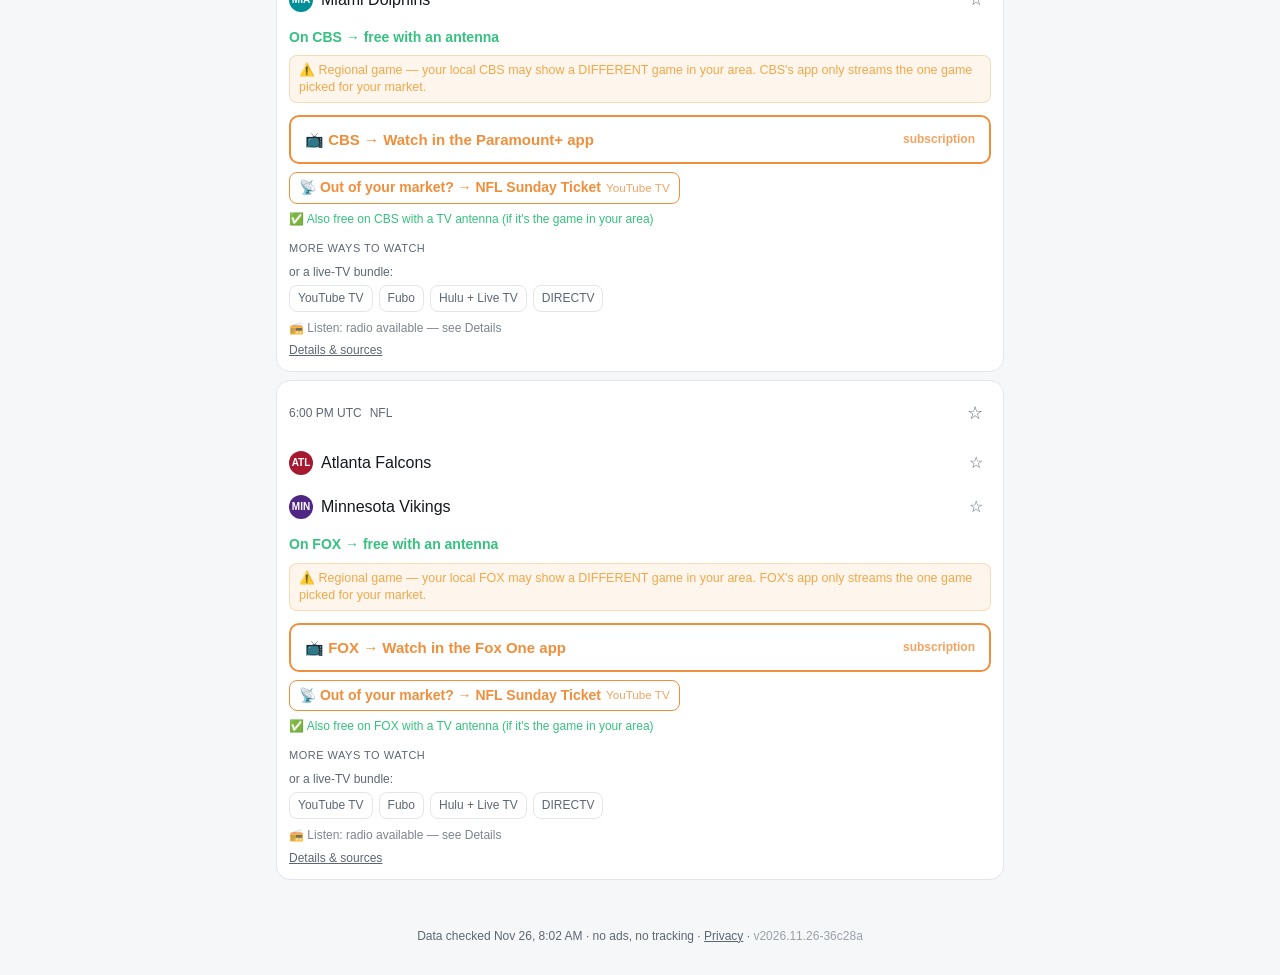
==== commit f9d36892: "site update 2026-11-26 00:05" ====
--- a/index.html
+++ b/index.html
@@ -73,7 +73,7 @@
     <button id="resetBtn" class="pill ghost">Reset app &amp; clear my data</button>
   </div>
 </dialog>
-<script>window.GF_PUBLIC=true;window.GF_VERSION="v2026.11.25-36c28a";</script>
+<script>window.GF_PUBLIC=true;window.GF_VERSION="v2026.11.26-36c28a";</script>
 <script src="rank.js?36c28ae943"></script>
 <script src="live.js?36c28ae943"></script>
 <script src="app.js?36c28ae943"></script>
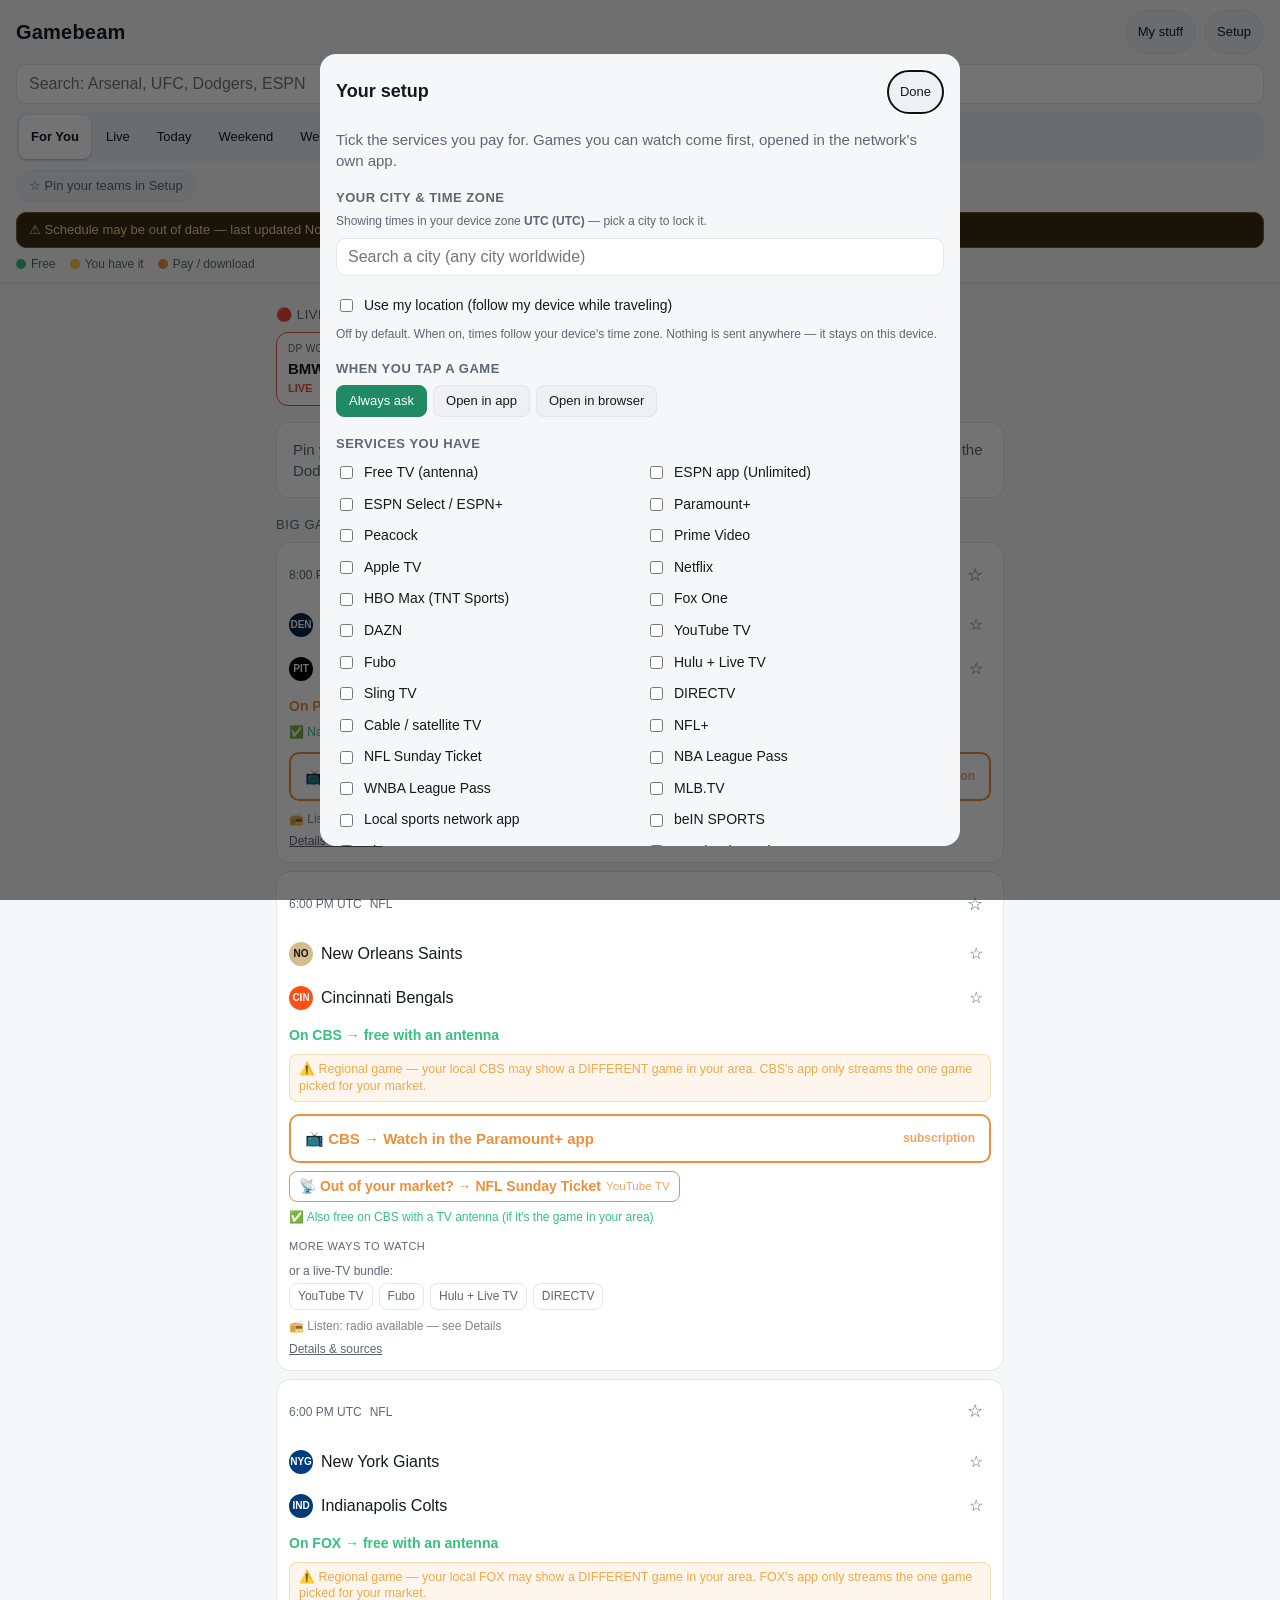
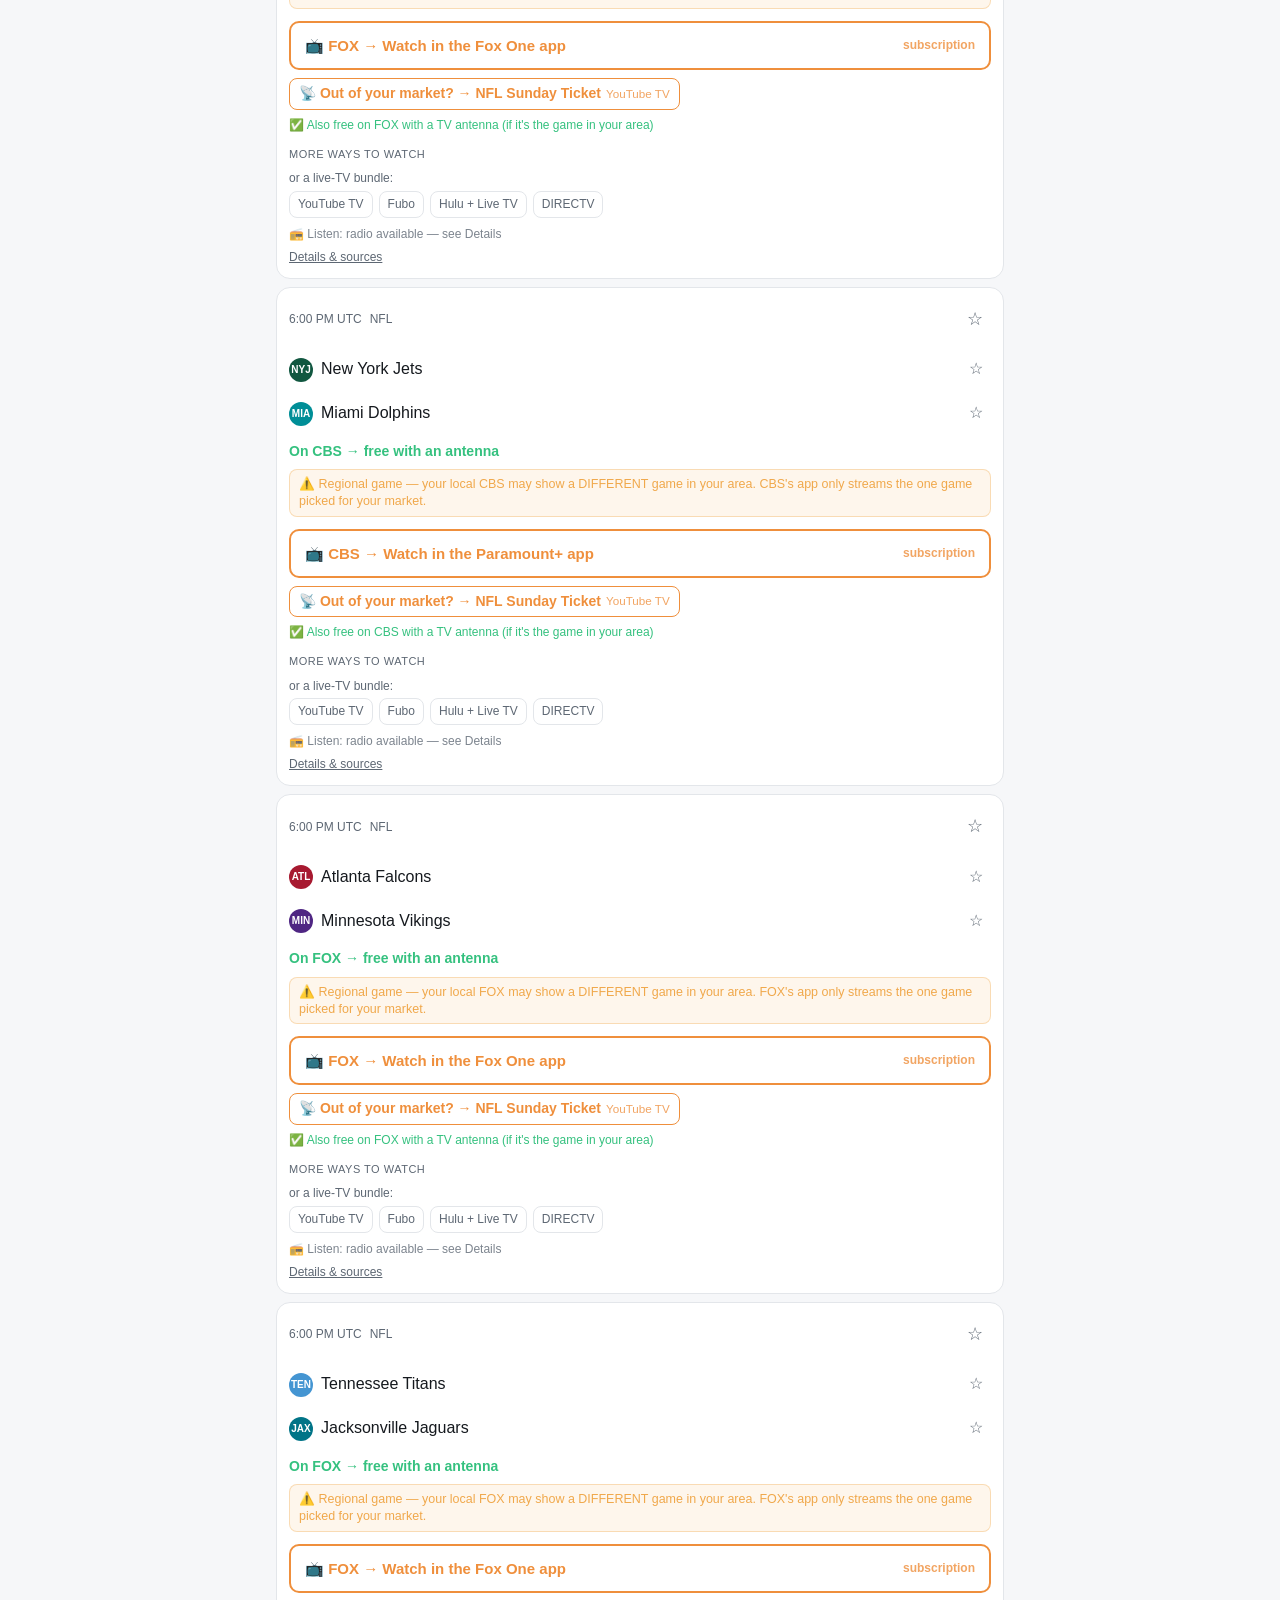
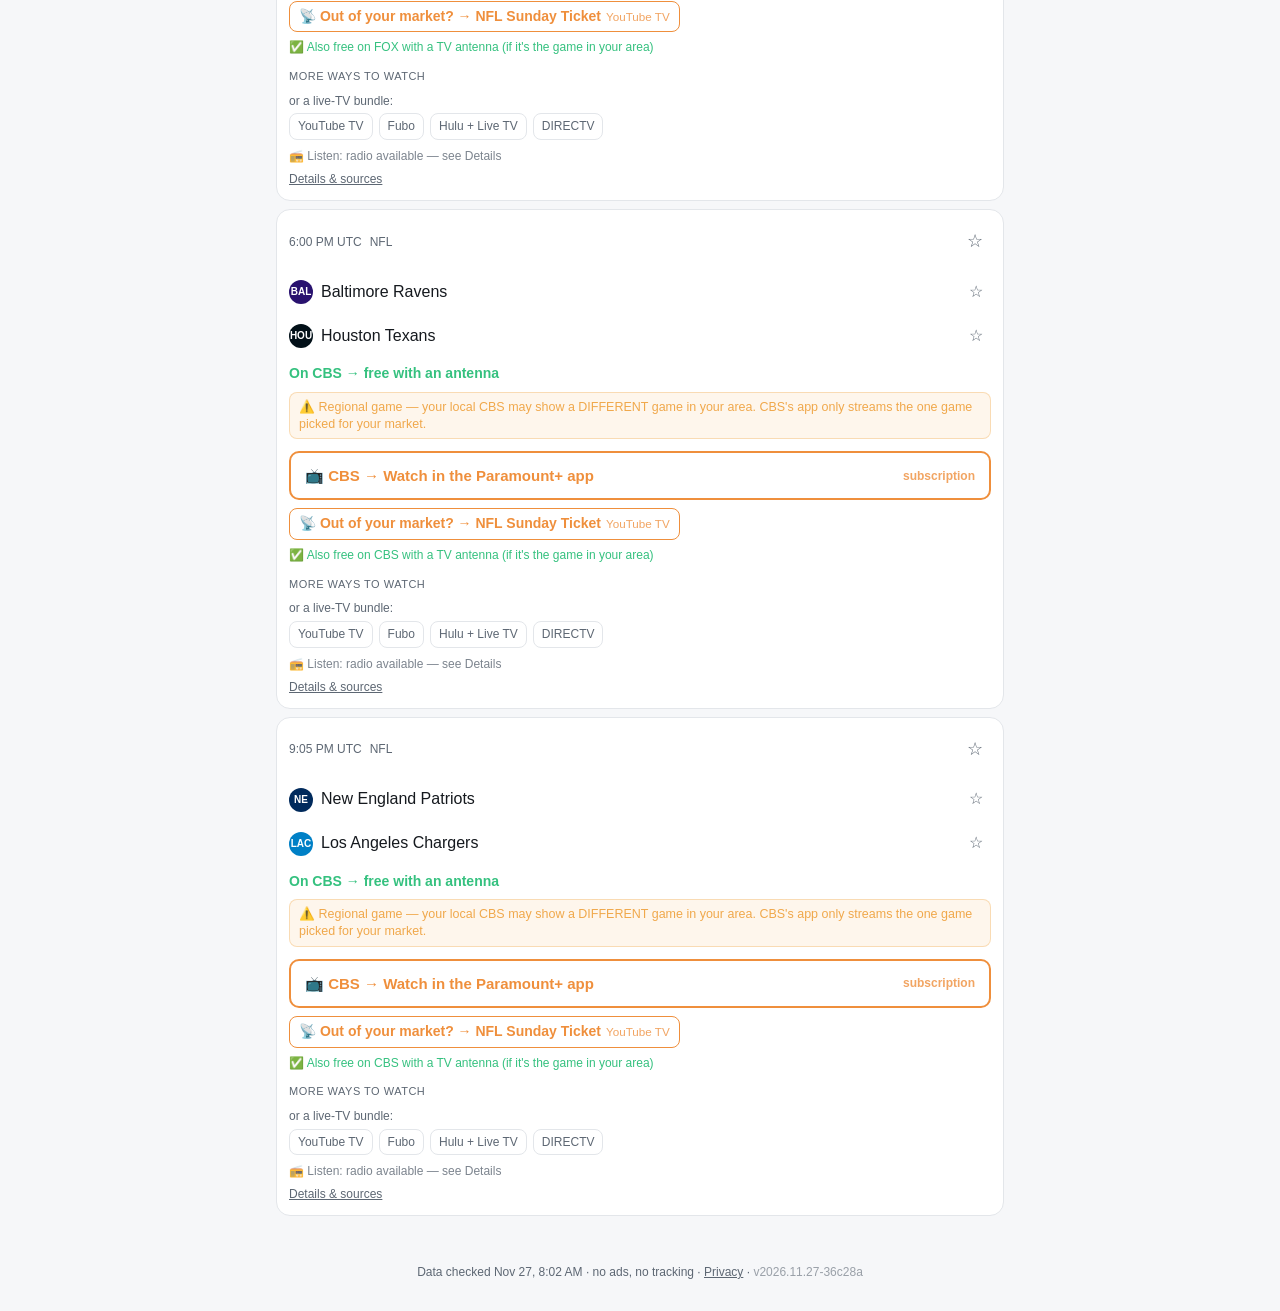
==== commit 5be3e0e8: "site update 2026-11-27 00:04" ====
--- a/index.html
+++ b/index.html
@@ -73,7 +73,7 @@
     <button id="resetBtn" class="pill ghost">Reset app &amp; clear my data</button>
   </div>
 </dialog>
-<script>window.GF_PUBLIC=true;window.GF_VERSION="v2026.11.26-36c28a";</script>
+<script>window.GF_PUBLIC=true;window.GF_VERSION="v2026.11.27-36c28a";</script>
 <script src="rank.js?36c28ae943"></script>
 <script src="live.js?36c28ae943"></script>
 <script src="app.js?36c28ae943"></script>
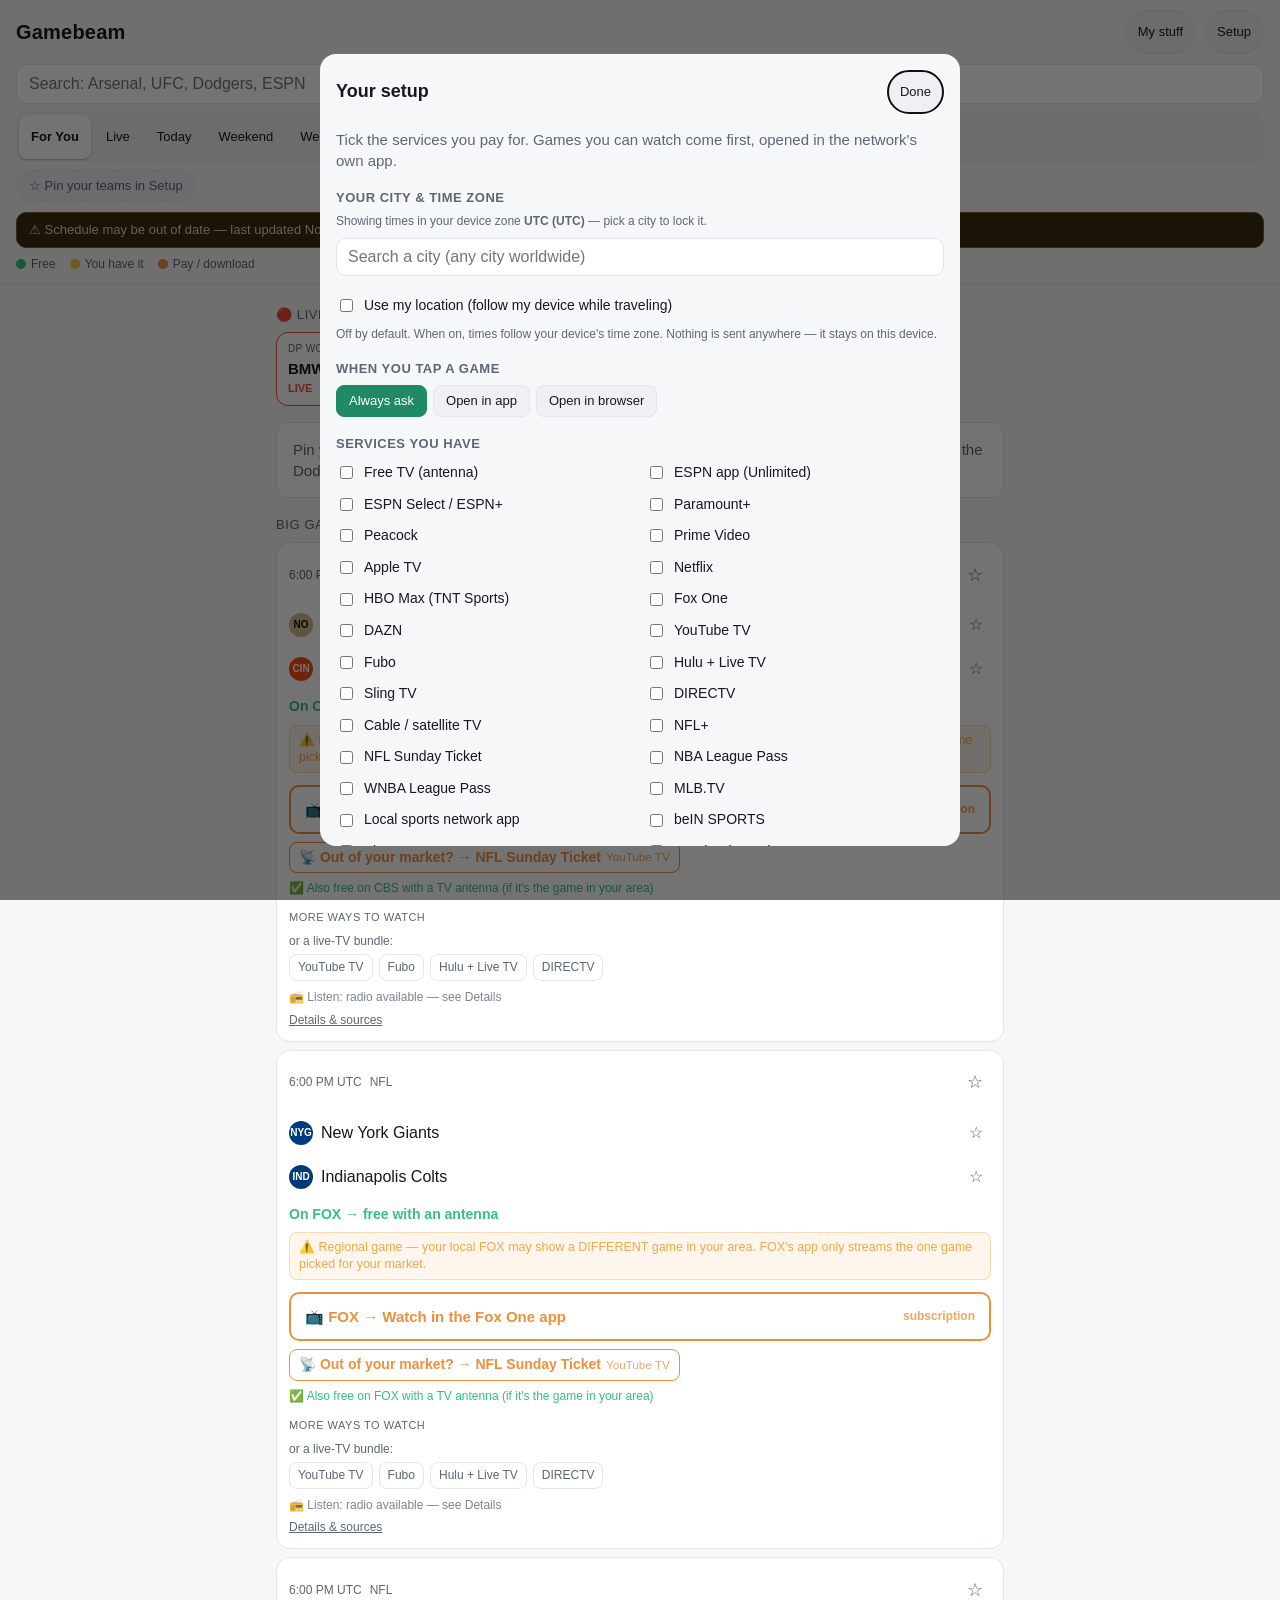
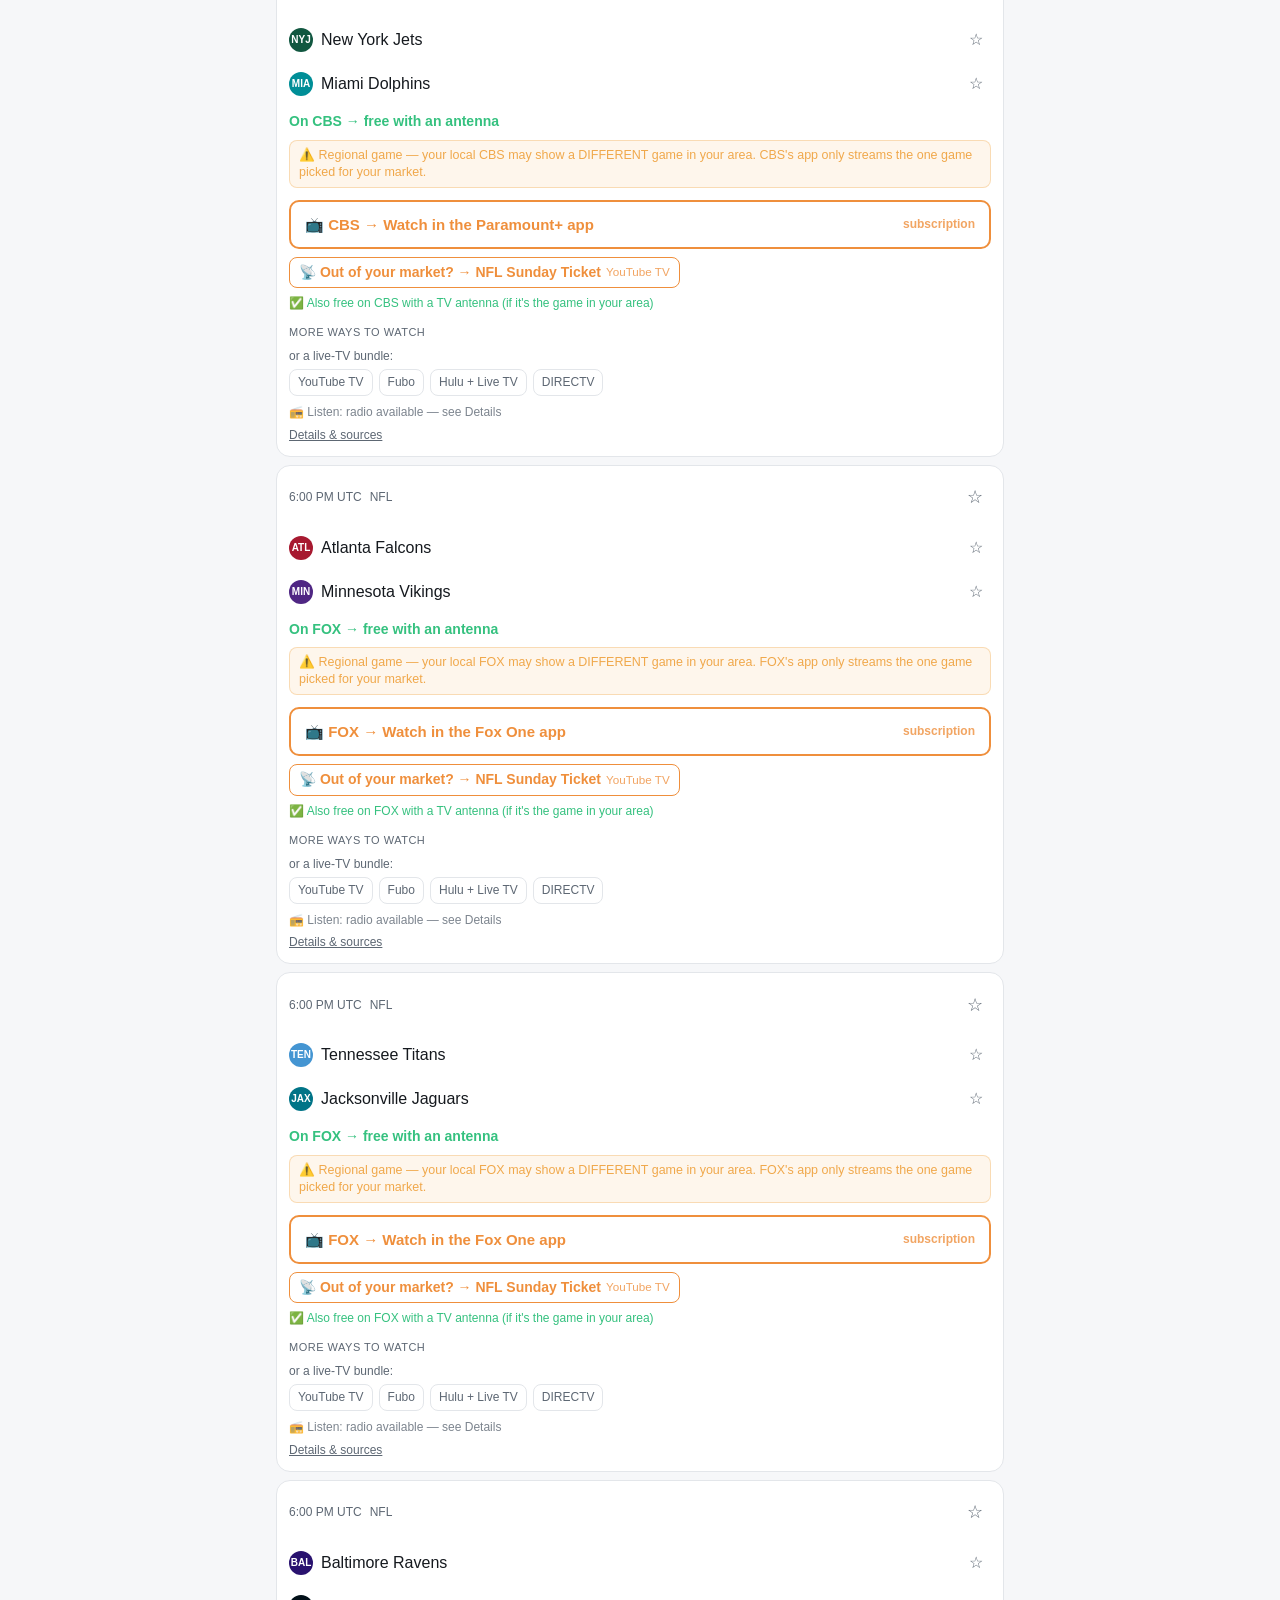
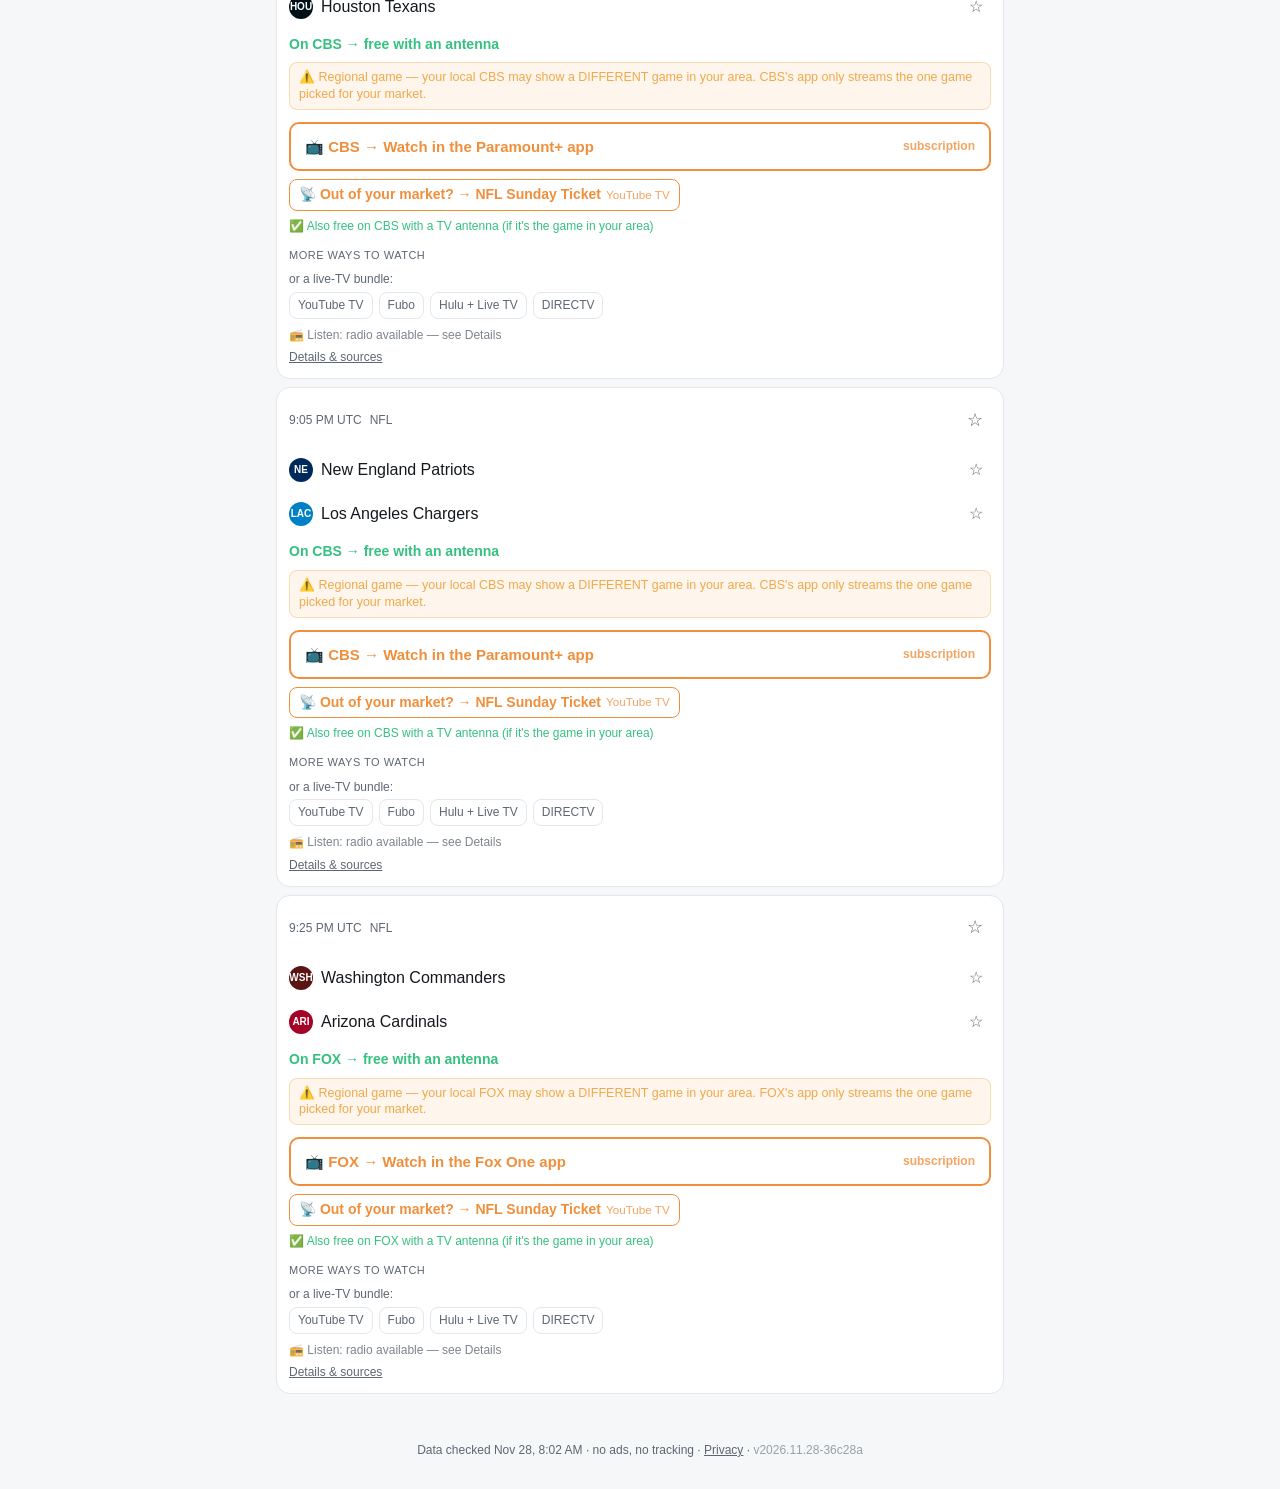
==== commit 63129d40: "site update 2026-11-28 00:04" ====
--- a/index.html
+++ b/index.html
@@ -73,7 +73,7 @@
     <button id="resetBtn" class="pill ghost">Reset app &amp; clear my data</button>
   </div>
 </dialog>
-<script>window.GF_PUBLIC=true;window.GF_VERSION="v2026.11.27-36c28a";</script>
+<script>window.GF_PUBLIC=true;window.GF_VERSION="v2026.11.28-36c28a";</script>
 <script src="rank.js?36c28ae943"></script>
 <script src="live.js?36c28ae943"></script>
 <script src="app.js?36c28ae943"></script>
